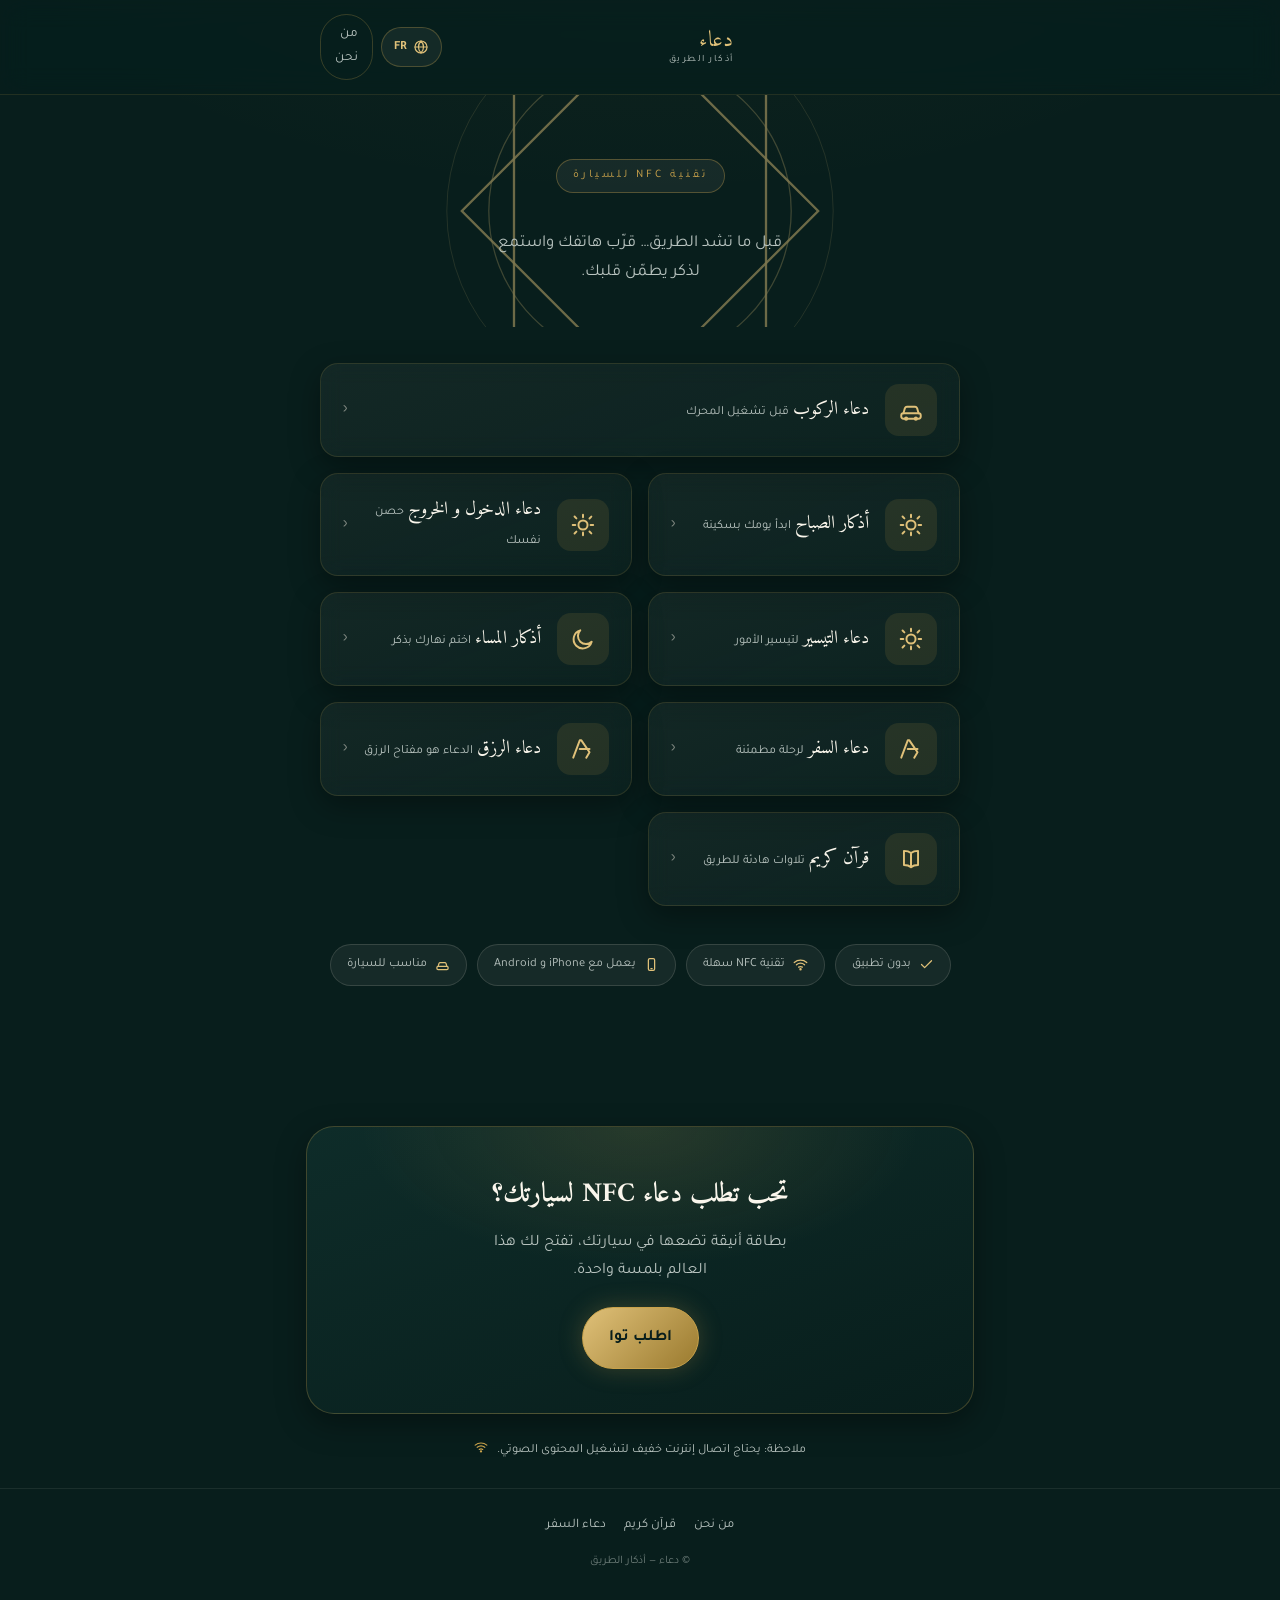
==== index.html @ 09e8768a "Add files via upload" ====
<!DOCTYPE html>
<html lang="ar" dir="rtl">
<head>
<meta charset="UTF-8">
<script>
(function(){
  try{
    var lang = localStorage.getItem('site_lang') || 'ar';
    document.documentElement.lang = lang;
    document.documentElement.dir = (lang === 'fr') ? 'ltr' : 'rtl';
  }catch(e){}
})();
</script>
<meta name="viewport" content="width=device-width, initial-scale=1, viewport-fit=cover">
<title>دعاء | أذكار الطريق</title>
<meta name="description" content="مرافقك الرقمي في السيارة: أذكار الصباح والمساء، دعاء الركوب والسفر، وتلاوات هادئة للطريق.">
<meta name="theme-color" content="#081E1C">
<link rel="preconnect" href="https://fonts.googleapis.com">
<link rel="preconnect" href="https://fonts.gstatic.com" crossorigin>
<link href="https://fonts.googleapis.com/css2?family=Amiri:wght@400;700&family=Tajawal:wght@400;500;700;900&display=swap" rel="stylesheet">
<link rel="stylesheet" href="style.css">
</head>
<body>

<div class="splash" id="appSplash" aria-hidden="true">
  <img class="splash-logo" src="images/logo/logo.png" alt=""
       onerror="this.style.display='none'; document.body.classList.add('splash-fallback')">
  <span class="splash-word">دعاء</span>
</div>

<header class="site-header">
  <div class="header-inner">
    <a class="brand" href="index.html" aria-label="دعاء">
      <img class="brand-logo" src="images/logo/logo.png" alt="دعاء"
           onerror="this.style.display='none'; this.closest('.brand').classList.add('logo-fallback')">
      <span class="brand-text">
        <span class="brand-name">دعاء</span>
        <small data-i18n="brand.tagline">أذكار </small>
      </span>
    </a>
    <div class="header-actions">
      <button class="lang-switch" type="button" data-lang-toggle>
        <svg viewBox="0 0 24 24" fill="none" stroke="currentColor" stroke-width="1.8" stroke-linecap="round" stroke-linejoin="round"><circle cx="12" cy="12" r="9"/><path d="M3 12h18M12 3c2.5 2.7 3.8 6 3.8 9s-1.3 6.3-3.8 9c-2.5-2.7-3.8-6-3.8-9s1.3-6.3 3.8-9z"/></svg>
        <span data-lang-label>FR</span>
      </button>
      <a class="back-link" href="about.html">
        <span data-i18n="nav.about">من نحن</span>
      </a>
    </div>
  </div>
</header>

<section class="hero">
  <div class="rosette" aria-hidden="true">
    <svg viewBox="0 0 200 200" xmlns="http://www.w3.org/2000/svg">
      <defs>
        <linearGradient id="gGold" x1="0" y1="0" x2="200" y2="200">
          <stop offset="0" stop-color="#E0C179"/>
          <stop offset="1" stop-color="#9A7A2E"/>
        </linearGradient>
      </defs>
      <g stroke="url(#gGold)" fill="none">
        <rect x="40" y="40" width="120" height="120" stroke-width="1.1" opacity="0.85"/>
        <rect x="40" y="40" width="120" height="120" transform="rotate(45 100 100)" stroke-width="1.1" opacity="0.85"/>
        <circle cx="100" cy="100" r="72" stroke-width="0.6" opacity="0.45"/>
        <circle cx="100" cy="100" r="92" stroke-width="0.4" opacity="0.28"/>
      </g>
    </svg>
  </div>
  <span class="eyebrow fade-in" data-i18n="home.eyebrow">تقنية NFC 

  </span>
<img class="main-logo-logo" src="images/logo/logo.png" alt="دعاء"
     onerror="this.style.display='none'; this.closest('.brand').classList.add('logo-fallback')">
           <p class="lead fade-in" data-i18n="home.lead">  قرّب هاتفك واستمع لذكر يطمّن قلبك.</p>
</section>

<nav class="menu-grid" aria-label="القائمة الرئيسية">
  <a class="card reveal zoom" href="doua-rokoub.html">
    <span class="icon" aria-hidden="true">
      <svg viewBox="0 0 24 24" fill="none" stroke="currentColor" stroke-width="1.8" stroke-linecap="round" stroke-linejoin="round"><path d="M5 15l1.4-4.8A2 2 0 0 1 8.3 9h7.4a2 2 0 0 1 1.9 1.2L19 15"/><rect x="3" y="15" width="18" height="5" rx="2"/><circle cx="7.5" cy="20" r="1"/><circle cx="16.5" cy="20" r="1"/></svg>
    </span>
    <span>
      <span class="label" data-i18n="home.card.rokoub.label">دعاء </span>
      <span class="sub" data-i18n="home.card.rokoub.sub">قبل تشغيل المحرك</span>
    </span>
    <span class="chev" aria-hidden="true">‹</span>
  </a>

  <a class="card reveal zoom" href="adhkar-sabah.html">
    <span class="icon" aria-hidden="true">
      <svg viewBox="0 0 24 24" fill="none" stroke="currentColor" stroke-width="1.8" stroke-linecap="round" stroke-linejoin="round"><circle cx="12" cy="12" r="4.2"/><path d="M12 2.5v2.4M12 19v2.4M4.2 4.2l1.7 1.7M18 18l1.7 1.7M2.5 12h2.4M19 12h2.4M4.2 19.8l1.7-1.7M18 6l1.7-1.7"/></svg>
    </span>
    <span>
      <span class="label" data-i18n="home.card.sabah.label">أذكار الصباح</span>
      <span class="sub" data-i18n="home.card.sabah.sub">ابدأ يومك بسكينة</span>
    </span>
    <span class="chev" aria-hidden="true">‹</span>
  </a>
  <a class="card reveal zoom" href="adhkar-doukhoul-khourouj.html">
    <span class="icon" aria-hidden="true">
      <svg viewBox="0 0 24 24" fill="none" stroke="currentColor" stroke-width="1.8" stroke-linecap="round" stroke-linejoin="round"><circle cx="12" cy="12" r="4.2"/><path d="M12 2.5v2.4M12 19v2.4M4.2 4.2l1.7 1.7M18 18l1.7 1.7M2.5 12h2.4M19 12h2.4M4.2 19.8l1.7-1.7M18 6l1.7-1.7"/></svg>
    </span>
    <span>
      <span class="label" data-i18n="home.card.doukhoul-khourouj.label"> دعاء الدخول و الخروج</span>
      <span class="sub" data-i18n="home.card.doukhoul-khourouj.sub"> حصن نفسك</span>
    </span>
    <span class="chev" aria-hidden="true">‹</span>
  </a>
  
<a class="card reveal zoom" href="doua-taysir.html">
    <span class="icon" aria-hidden="true">
      <svg viewBox="0 0 24 24" fill="none" stroke="currentColor" stroke-width="1.8" stroke-linecap="round" stroke-linejoin="round"><circle cx="12" cy="12" r="4.2"/><path d="M12 2.5v2.4M12 19v2.4M4.2 4.2l1.7 1.7M18 18l1.7 1.7M2.5 12h2.4M19 12h2.4M4.2 19.8l1.7-1.7M18 6l1.7-1.7"/></svg>
    </span>
    <span>
      <span class="label" data-i18n="home.card.taysir.label">دعاء التيسير</span>
      <span class="sub" data-i18n="home.card.tay.sub">   لتيسير الأمور </span>
    </span>
    <span class="chev" aria-hidden="true">‹</span>
  </a>
  <a class="card reveal zoom" href="adhkar-massa.html">
    <span class="icon" aria-hidden="true">
      <svg viewBox="0 0 24 24" fill="none" stroke="currentColor" stroke-width="1.8" stroke-linecap="round" stroke-linejoin="round"><path d="M20 14.5A8.5 8.5 0 1 1 9.5 4a6.6 6.6 0 0 0 10.5 10.5z"/></svg>
    </span>
    <span>
      <span class="label" data-i18n="home.card.massa.label">أذكار المساء</span>
      <span class="sub" data-i18n="home.card.massa.sub">اختم نهارك بذكر</span>
    </span>
    <span class="chev" aria-hidden="true">‹</span>
  </a>

  <a class="card reveal zoom" href="doua-safar.html">
    <span class="icon" aria-hidden="true">
      <svg viewBox="0 0 24 24" fill="none" stroke="currentColor" stroke-width="1.8" stroke-linecap="round" stroke-linejoin="round"><path d="M3 20l6-16h1.5L18 15M9 12h9M15 20l3-5"/></svg>
    </span>
    <span>
      <span class="label" data-i18n="home.card.safar.label">دعاء السفر</span>
      <span class="sub" data-i18n="home.card.safar.sub">لرحلة مطمئنة</span>
    </span>
    <span class="chev" aria-hidden="true">‹</span>
  </a>
  <a class="card reveal zoom" href="doua-rezek.html">
    <span class="icon" aria-hidden="true">
      <svg viewBox="0 0 24 24" fill="none" stroke="currentColor" stroke-width="1.8" stroke-linecap="round" stroke-linejoin="round"><path d="M3 20l6-16h1.5L18 15M9 12h9M15 20l3-5"/></svg>
    </span>
    <span>
      <span class="label" data-i18n="home.card.rezek.label">دعاء الرزق</span>
      <span class="sub" data-i18n="home.card.rezek.sub">الدعاء هو مفتاح الرزق </span>
    </span>
    <span class="chev" aria-hidden="true">‹</span>
  </a>

  <a class="card reveal zoom" href="quran.html">
    <span class="icon" aria-hidden="true">
      <svg viewBox="0 0 24 24" fill="none" stroke="currentColor" stroke-width="1.8" stroke-linecap="round" stroke-linejoin="round"><path d="M12 6.5c-1.6-1.3-3.8-2-6.5-2v13c2.7 0 4.9.7 6.5 2m0-13c1.6-1.3 3.8-2 6.5-2v13c-2.7 0-4.9.7-6.5 2m0-13v13"/></svg>
    </span>
    <span>
      <span class="label" data-i18n="home.card.quran.label">قرآن كريم</span>
      <span class="sub" data-i18n="home.card.quran.sub">تلاوات هادئة للطريق</span>
    </span>
    <span class="chev" aria-hidden="true">‹</span>
  </a>
</nav>

<div class="badges">
  <span class="badge reveal">
    <svg viewBox="0 0 24 24" fill="none" stroke="currentColor" stroke-width="2" stroke-linecap="round" stroke-linejoin="round"><path d="M20 6L9 17l-5-5"/></svg>
    <span data-i18n="badge.no_app">بدون تطبيق</span>
  </span>
  <span class="badge reveal">
    <svg viewBox="0 0 24 24" fill="none" stroke="currentColor" stroke-width="2" stroke-linecap="round" stroke-linejoin="round"><path d="M2 8.8a15.5 15.5 0 0 1 20 0M5.5 12.5a10.5 10.5 0 0 1 13 0M9 16.2a5.5 5.5 0 0 1 6 0"/><circle cx="12" cy="19.5" r="1"/></svg>
    <span data-i18n="badge.nfc">تقنية NFC سهلة</span>
  </span>
  <span class="badge reveal">
    <svg viewBox="0 0 24 24" fill="none" stroke="currentColor" stroke-width="2" stroke-linecap="round" stroke-linejoin="round"><rect x="7" y="2.5" width="10" height="19" rx="2.2"/><path d="M11 18.5h2"/></svg>
    <span data-i18n="badge.devices">يعمل مع iPhone و Android</span>
  </span>
  <span class="badge reveal">
    <svg viewBox="0 0 24 24" fill="none" stroke="currentColor" stroke-width="2" stroke-linecap="round" stroke-linejoin="round"><path d="M5 15l1.4-4.8A2 2 0 0 1 8.3 9h7.4a2 2 0 0 1 1.9 1.2L19 15"/><rect x="3" y="15" width="18" height="5" rx="2"/></svg>
    <span data-i18n="badge.car">مناسب للسيارة</span>
  </span>
</div>

<section class="order-section reveal">
  <h2 data-i18n="order.title">تحب تطلب دعاء NFC لسيارتك؟</h2>
  <p data-i18n="order.text">بطاقة أنيقة تضعها في سيارتك، تفتح لك هذا العالم بلمسة واحدة.</p>
  <a class="btn" href="#" data-order-btn data-i18n="order.btn">اطلب توا</a>
</section>

<p class="note reveal">
  <span data-i18n="note.text">ملاحظة: يحتاج اتصال إنترنت خفيف لتشغيل المحتوى الصوتي.</span>
  <svg viewBox="0 0 24 24" fill="none" stroke="currentColor" stroke-width="2" stroke-linecap="round" stroke-linejoin="round"><path d="M2 8.8a15.5 15.5 0 0 1 20 0M5.5 12.5a10.5 10.5 0 0 1 13 0M9 16.2a5.5 5.5 0 0 1 6 0"/><circle cx="12" cy="19.5" r="1"/></svg>
</p>

<footer class="site-footer">
  <div class="foot-links">
    <a href="about.html" data-i18n="nav.about">من نحن</a>
    <a href="quran.html" data-i18n="nav.quran">قرآن كريم</a>
    <a href="doua-safar.html" data-i18n="nav.safar">دعاء السفر</a>
  </div>
  <div class="copyright" data-i18n="footer.copyright">© دعاء — أذكار الطريق</div>
</footer>

<script src="i18n.js"></script>
<script src="script.js"></script>
</body>
</html>
---- style.css ----
/* ==========================================================================
   دعاء — أذكار الطريق | Style principal
   Design system : Dark Teal / Doré / Beige — inspiré du motif géométrique
   islamique (l'étoile à huit branches) utilisé comme signature visuelle.
   ========================================================================== */

/* -------------------- 1. Design Tokens -------------------- */
:root{
  /* Couleurs */
  --teal-950:#081E1C;      /* fond principal, presque noir */
  --teal-900:#0E2C29;      /* fond secondaire / cartes */
  --teal-800:#153A36;      /* survol / bordures douces */
  --teal-700:#1E4B45;      /* accents de contour */
  --gold-500:#C9A24B;      /* doré principal (signature) */
  --gold-400:#E0C179;      /* doré clair, hover / glow */
  --gold-700:#9A7A2E;      /* doré foncé, ombres */
  --cream-100:#FAF6EC;     /* blanc cassé */
  --cream-200:#F1E9D8;     /* beige clair */
  --cream-300:#E4D8BC;     /* beige */
  --text-main:#F4EFE2;     /* texte clair sur fond sombre */
  --text-muted:#B9C4C0;    /* texte secondaire */
  --overlay-glass: rgba(244,239,226,0.06);

  /* Typographie */
  --font-display:'Amiri', 'Traditional Arabic', serif;
  --font-body:'Tajawal', 'Segoe UI', sans-serif;

  /* Rayons / ombres */
  --radius-lg:28px;
  --radius-md:18px;
  --radius-sm:12px;
  --shadow-soft: 0 10px 30px rgba(0,0,0,0.35);
  --shadow-gold: 0 0 24px rgba(201,162,75,0.25);

  /* Rythme */
  --gutter: clamp(18px, 5vw, 40px);
  --section-space: clamp(56px, 10vw, 110px);

  /* Transitions */
  --ease: cubic-bezier(.22,.9,.32,1);
}

/* -------------------- 2. Reset & Base -------------------- */
*,*::before,*::after{ box-sizing:border-box; }
html{
  scroll-behavior:smooth;
}
html{
  /* La direction et la langue sont pilotées dynamiquement par i18n.js
     via les attributs lang/dir de <html>. Tout le CSS ci-dessous utilise
     des propriétés logiques (start/end, inline-start/end) pour s'adapter
     automatiquement, sans jamais coder "right"/"left" en dur. */
  -webkit-text-size-adjust:100%;
}
body{
  margin:0;
  background:
    radial-gradient(1200px 600px at 50% -10%, rgba(201,162,75,0.06), transparent 60%),
    var(--teal-950);
  color:var(--text-main);
  font-family:var(--font-body);
  text-align:start;
  line-height:1.75;
  -webkit-font-smoothing:antialiased;
  overflow-x:hidden;
  -webkit-tap-highlight-color:transparent;
  touch-action:manipulation;
  padding-top:env(safe-area-inset-top);
  padding-bottom:env(safe-area-inset-bottom);
}
[dir="ltr"] h1, [dir="ltr"] h2, [dir="ltr"] h3, [dir="ltr"] h4{ font-family:'Amiri', Georgia, serif; }
img{ max-width:100%; display:block; }
a{ color:inherit; text-decoration:none; }
button{ font-family:inherit; cursor:pointer; }
h1,h2,h3,h4{
  font-family:var(--font-display);
  margin:0 0 .4em;
  color:var(--cream-100);
  font-weight:700;
}
p{ margin:0 0 1em; color:var(--text-muted); }
.container{
  width:100%;
  max-width:720px;
  margin:0 auto;
  padding:0 var(--gutter);
}

/* Focus visible accessibility */
a:focus-visible, button:focus-visible{
  outline:2px solid var(--gold-400);
  outline-offset:3px;
  border-radius:8px;
}

@media (prefers-reduced-motion: reduce){
  *{ animation-duration:0.001ms !important; animation-iteration-count:1 !important; transition-duration:0.001ms !important; scroll-behavior:auto !important; }
}

/* -------------------- 3. Motif signature (étoile à 8 branches) -------------------- */
.rosette{
  position:absolute;
  inset:0;
  display:flex;
  align-items:center;
  justify-content:center;
  pointer-events:none;
  z-index:0;
  opacity:.55;
}
.rosette svg{
  width:min(420px, 100vw);
  height:min(420px, 100vw);
  animation: spin-slow 90s linear infinite;
}
@keyframes spin-slow{ to{ transform:rotate(360deg); } }

/* -------------------- 4. Header -------------------- */
.site-header{
  position:sticky;
  top:0;
  z-index:40;
  backdrop-filter:blur(14px) saturate(140%);
  -webkit-backdrop-filter:blur(14px) saturate(140%);
  background:rgba(8,30,28,0.72);
  border-bottom:1px solid rgba(201,162,75,0.14);
  transition:box-shadow .3s var(--ease);
}
.site-header.scrolled{ box-shadow:0 8px 24px rgba(0,0,0,0.35); }
.header-inner{
  display:flex;
  align-items:center;
  justify-content:space-between;
  padding:14px var(--gutter);
  max-width:720px;
  margin:0 auto;
}
.brand{
  display:flex;
  align-items:center;
  gap:10px;
  min-height:44px;
}
.brand-logo{
  height:36px;
  width:auto;
  max-width:120px;
  border-radius:8px;
  object-fit:contain;
}
.brand-text{ display:flex; flex-direction:column; line-height:1.2; }
.brand-name{
  display:none; 
  /* affiché uniquement si aucun logo image n'est fourni */
  font-family:var(--font-display);
  font-size:1.4rem;
  color:var(--gold-400);
  letter-spacing:.5px;
}
.logo-fallback .brand-name{ display:inline; }
.brand small{
  display:block;
  font-family:var(--font-body);
  font-size:.6rem;
  color:var(--text-muted);
  letter-spacing:1.5px;
}
.main-logo-logo {
    display: block;
    width: 220px;      
      /* taille du logo */
    height: auto;
    margin: 0 auto;      / centrage horizontal /
    object-fit: contain;
}

/*Pour centrer dans son conteneur*/
.brand {
    display: flex;
    justify-content: center;
    align-items: center;
    width: 100%;
}

/*Responsive téléphone */
@media (max-width: 768px) {
    .main-logo {
        width: 150px;
    }
}
.header-actions{
  display:flex;
  align-items:center;
  gap:8px;
}
.lang-switch{
  display:flex;
  align-items:center;
  gap:6px;
  min-height:40px;
  padding:8px 12px;
  border:1px solid rgba(201,162,75,0.3);
  border-radius:999px;
  background:var(--overlay-glass);
  color:var(--gold-400);
  font-size:.78rem;
  font-weight:700;
  transition:all .25s var(--ease);
}
.lang-switch:hover{ background:rgba(201,162,75,0.14); border-color:var(--gold-400); }
.lang-switch svg{ width:16px; height:16px; }
.back-link{
  display:flex;
  align-items:center;
  gap:6px;
  font-size:.85rem;
  color:var(--text-muted);
  min-height:40px;
  padding:8px 14px;
  border:1px solid rgba(201,162,75,0.25);
  border-radius:999px;
  transition:all .25s var(--ease);
}
.back-link:hover{ color:var(--gold-400); border-color:var(--gold-400); background:var(--overlay-glass); }
.back-link svg{ width:16px; height:16px; }
[dir="ltr"] .back-link svg{ transform:scaleX(-1); }

/* -------------------- 5. Hero -------------------- */
.hero{
  position:relative;
  padding:64px var(--gutter) 40px;
  text-align:center;
  overflow:hidden;
}
.hero .eyebrow{
  display:inline-block;
  font-size:.72rem;
  letter-spacing:3px;
  color:var(--gold-500);
  border:1px solid rgba(201,162,75,.35);
  padding:6px 16px;
  border-radius:999px;
  margin-bottom:22px;
  background:var(--overlay-glass);
}
.hero h1{
  font-size:clamp(2.6rem, 9vw, 3.6rem);
  position:relative;
  z-index:1;
  background:linear-gradient(180deg, var(--cream-100), var(--gold-400));
  -webkit-background-clip:text;
  background-clip:text;
  color:transparent;
}
.hero p.lead{
  position:relative;
  z-index:1;
  max-width:32ch;
  margin:14px auto 0;
  font-size:1.05rem;
  color:var(--text-muted);
}

/* -------------------- 6. Boutons -------------------- */
.btn{
  display:inline-flex;
  align-items:center;
  justify-content:center;
  gap:10px;
  padding:16px 26px;
  border-radius:999px;
  font-weight:700;
  font-size:1rem;
  border:1px solid var(--gold-500);
  color:var(--teal-950);
  background:linear-gradient(135deg, var(--gold-400), var(--gold-700));
  box-shadow:var(--shadow-gold);
  transition:transform .25s var(--ease), box-shadow .25s var(--ease), filter .25s var(--ease);
}
.btn:hover{ transform:translateY(-2px); filter:brightness(1.08); box-shadow:0 8px 30px rgba(201,162,75,0.4); }
.btn:active{ transform:translateY(0); }
.btn-outline{
  background:transparent;
  color:var(--gold-400);
}
.btn-block{ width:100%; }

/* -------------------- 7. Grille de cartes (Accueil) -------------------- */
.menu-grid{
  display:grid;
  grid-template-columns:1fr;
  gap:16px;
  padding:36px var(--gutter) 8px;
  max-width:720px;
  margin:0 auto;
}
@media (min-width:560px){
  .menu-grid{ grid-template-columns:1fr 1fr; }
  .menu-grid a.card:first-child{ grid-column:1 / -1; }
}
.card{
  position:relative;
  display:flex;
  align-items:center;
  gap:16px;
  padding:20px 22px;
  border-radius:var(--radius-md);
  background:linear-gradient(160deg, rgba(244,239,226,0.05), rgba(244,239,226,0.02));
  border:1px solid rgba(201,162,75,0.16);
  backdrop-filter:blur(10px);
  -webkit-backdrop-filter:blur(10px);
  box-shadow:var(--shadow-soft);
  transition:transform .35s var(--ease), border-color .35s var(--ease), background .35s var(--ease);
  overflow:hidden;
}
.card::before{
  content:'';
  position:absolute;
  inset:0;
  background:radial-gradient(120px 120px at var(--mx,50%) var(--my,0%), rgba(201,162,75,0.18), transparent 70%);
  opacity:0;
  transition:opacity .35s var(--ease);
}
.card:hover::before{ opacity:1; }
.card:hover{
  transform:translateY(-4px);
  border-color:rgba(201,162,75,0.55);
}
.card .icon{
  flex:0 0 auto;
  width:52px;
  height:52px;
  border-radius:14px;
  display:flex;
  align-items:center;
  justify-content:center;
  background:rgba(201,162,75,0.12);
  color:var(--gold-400);
}
.card .icon svg{ width:26px; height:26px; }
.card .label{
  font-family:var(--font-display);
  font-size:1.15rem;
  color:var(--cream-100);
}
.card .sub{ font-size:.78rem; color:var(--text-muted); margin-top:2px; }
.card .chev{ margin-inline-start:auto; opacity:.5; transition:transform .3s var(--ease); }
.card:hover .chev{ transform:translateX(-4px); opacity:1; }
[dir="ltr"] .card .chev{ transform:scaleX(-1); }
[dir="ltr"] .card:hover .chev{ transform:scaleX(-1) translateX(-4px); }

/* -------------------- 8. Badges -------------------- */
.badges{
  display:flex;
  flex-wrap:wrap;
  gap:10px;
  justify-content:center;
  padding:30px var(--gutter);
}
.badge{
  display:inline-flex;
  align-items:center;
  gap:8px;
  font-size:.78rem;
  color:var(--text-muted);
  padding:9px 16px;
  border-radius:999px;
  border:1px solid rgba(244,239,226,0.14);
  background:var(--overlay-glass);
}
.badge svg{ width:15px; height:15px; color:var(--gold-400); }

/* -------------------- 9. Sections de contenu (pages internes) -------------------- */
.content-section{
  max-width:720px;
  margin:0 auto;
  padding:36px var(--gutter) 10px;
}
.dua-block{
  position:relative;
  padding:28px 24px;
  border-radius:var(--radius-lg);
  background:linear-gradient(160deg, rgba(244,239,226,0.06), rgba(244,239,226,0.015));
  border:1px solid rgba(201,162,75,0.18);
  box-shadow:var(--shadow-soft);
  margin-bottom:26px;
}
.dua-text{
  font-family:var(--font-display);
  font-size:1.4rem;
  line-height:2.3;
  color:var(--cream-100);
  text-align:center;
}

/* -------------------- 10. Lecteur audio personnalisé (simple) -------------------- */
.audio-player{
  display:flex;
  align-items:center;
  gap:14px;
  padding:14px 16px;
  border-radius:999px;
  background:rgba(8,30,28,0.55);
  border:1px solid rgba(201,162,75,0.3);
  margin-top:18px;
}
.audio-player .play-btn{
  flex:0 0 auto;
  width:46px;
  height:46px;
  min-width:44px;
  min-height:44px;
  border-radius:50%;
  border:none;
  display:flex;
  align-items:center;
  justify-content:center;
  background:linear-gradient(135deg, var(--gold-400), var(--gold-700));
  color:var(--teal-950);
  box-shadow:var(--shadow-gold);
  transition:transform .2s var(--ease);
}
.audio-player .play-btn:hover{ transform:scale(1.06); }
.audio-player .play-btn svg{ width:20px; height:20px; }
.audio-player .track{ flex:1 1 auto; min-width:0; }
.bar{
  position:relative;
  height:5px;
  border-radius:999px;
  background:rgba(244,239,226,0.14);
  overflow:hidden;
  cursor:pointer;
}
.bar-fill{
  position:absolute;
  inset-inline-start:0;
  inset-block:0;
  width:0%;
  background:linear-gradient(90deg, var(--gold-700), var(--gold-400));
  border-radius:999px;
  transition:width .12s linear;
}
.time{
  display:flex;
  justify-content:space-between;
  font-size:.68rem;
  color:var(--text-muted);
  margin-top:6px;
  direction:ltr;
}
.audio-player .listen-label{
  font-size:.85rem;
  color:var(--gold-400);
  font-weight:700;
  white-space:nowrap;
}

/* -------------------- 10bis. Lecteur playlist (plusieurs audios) -------------------- */
.playlist-player{
  margin-top:18px;
  border-radius:var(--radius-md);
  border:1px solid rgba(201,162,75,0.28);
  background:linear-gradient(160deg, rgba(8,30,28,0.65), rgba(8,30,28,0.4));
  box-shadow:var(--shadow-soft);
  overflow:hidden;
}
.now-playing{
  display:flex;
  align-items:center;
  gap:12px;
  padding:16px;
}
.np-play{
  flex:0 0 auto;
  width:50px;
  height:50px;
  min-width:44px;
  min-height:44px;
  border-radius:50%;
  border:none;
  display:flex;
  align-items:center;
  justify-content:center;
  background:linear-gradient(135deg, var(--gold-400), var(--gold-700));
  color:var(--teal-950);
  box-shadow:var(--shadow-gold);
  transition:transform .2s var(--ease);
}
.np-play:hover{ transform:scale(1.05); }
.np-play svg{ width:21px; height:21px; }
.np-info{
  flex:1 1 auto;
  min-width:0;
  display:flex;
  flex-direction:column;
  gap:2px;
}
.np-title{
  font-family:var(--font-display);
  font-size:1.02rem;
  color:var(--cream-100);
  white-space:nowrap;
  overflow:hidden;
  text-overflow:ellipsis;
  transition:opacity .22s var(--ease), transform .22s var(--ease);
}
.np-title.is-switching{ opacity:0; transform:translateY(6px); }
.np-index{ font-size:.7rem; color:var(--text-muted); direction:ltr; display:inline-block; }
.np-nav{ display:flex; gap:6px; flex:0 0 auto; }
.np-btn{
  width:38px;
  height:38px;
  min-width:38px;
  min-height:38px;
  border-radius:50%;
  border:1px solid rgba(201,162,75,0.3);
  background:var(--overlay-glass);
  color:var(--gold-400);
  display:flex;
  align-items:center;
  justify-content:center;
  transition:all .2s var(--ease);
}
.np-btn:hover{ background:rgba(201,162,75,0.16); border-color:var(--gold-400); }
.np-btn svg{ width:17px; height:17px; }
[dir="ltr"] .np-btn.np-prev svg,
[dir="ltr"] .np-btn.np-next svg{ transform:scaleX(-1); }
.playlist-player .bar{ margin:0 16px; width:calc(100% - 32px); }
.playlist-player .time{ margin:6px 16px 14px; }

.track-list{
  list-style:none;
  margin:0;
  padding:6px 8px 12px;
  border-top:1px solid rgba(244,239,226,0.08);
  max-height:280px;
  overflow-y:auto;
}
.track-item{
  display:flex;
  align-items:center;
  gap:12px;
  padding:12px 10px;
  border-radius:12px;
  min-height:44px;
  cursor:pointer;
  transition:background-color .25s var(--ease);
}
.track-item:hover{ background:rgba(244,239,226,0.05); }
.track-item.is-active{ background:rgba(201,162,75,0.14); }
.t-num{
  flex:0 0 auto;
  width:26px;
  font-size:.72rem;
  color:var(--text-muted);
  direction:ltr;
  text-align:center;
}
.track-item.is-active .t-num{ color:var(--gold-400); }
.t-title{
  flex:1 1 auto;
  min-width:0;
  font-size:.92rem;
  color:var(--text-main);
  white-space:nowrap;
  overflow:hidden;
  text-overflow:ellipsis;
}
.track-item.is-active .t-title{ color:var(--cream-100); font-weight:700; }
.t-dur{ flex:0 0 auto; font-size:.7rem; color:var(--text-muted); direction:ltr; }
.t-play{ flex:0 0 auto; width:18px; height:18px; color:var(--gold-400); display:flex; align-items:center; justify-content:center; }
.t-play svg{ width:14px; height:14px; }
.mini-eq{ display:flex; align-items:flex-end; gap:2px; width:14px; height:14px; }
.mini-eq span{
  display:block;
  width:3px;
  background:var(--gold-400);
  border-radius:1px;
  animation:eq 0.9s ease-in-out infinite;
}
.mini-eq span:nth-child(1){ height:40%; animation-delay:0s; }
.mini-eq span:nth-child(2){ height:100%; animation-delay:.15s; }
.mini-eq span:nth-child(3){ height:65%; animation-delay:.3s; }
@keyframes eq{ 0%,100%{ transform:scaleY(.4); } 50%{ transform:scaleY(1); } }

/* -------------------- 11. Section "Commander" -------------------- */
.order-section{
  position:relative;
  margin:var(--section-space) var(--gutter) 0;
  padding:44px 26px;
  border-radius:var(--radius-lg);
  text-align:center;
  background:
    radial-gradient(400px 200px at 50% 0%, rgba(201,162,75,0.14), transparent 70%),
    linear-gradient(160deg, var(--teal-900), var(--teal-950));
  border:1px solid rgba(201,162,75,0.28);
  box-shadow:var(--shadow-soft);
  max-width:668px;
  margin-inline:auto;
}
.order-section h2{ font-size:1.7rem; }
.order-section p{ max-width:34ch; margin:0 auto 22px; }

/* -------------------- 12. Note & Footer -------------------- */
.note{
  text-align:center;
  font-size:.78rem;
  color:var(--text-muted);
  padding:26px var(--gutter);
  max-width:520px;
  margin:0 auto;
}
.note svg{ width:14px; height:14px; vertical-align:-2px; margin-inline-start:6px; color:var(--gold-500); }

.site-footer{
  border-top:1px solid rgba(244,239,226,0.08);
  padding:26px var(--gutter) 48px;
  text-align:center;
}
.site-footer .foot-links{
  display:flex;
  gap:18px;
  justify-content:center;
  margin-bottom:14px;
  font-size:.82rem;
  color:var(--text-muted);
}
.site-footer .foot-links a:hover{ color:var(--gold-400); }
.site-footer .copyright{ font-size:.72rem; color:rgba(185,196,192,0.55); }

/* -------------------- 13. Animations au scroll -------------------- */
.reveal{
  opacity:0;
  transform:translateY(22px);
  transition:opacity .7s var(--ease), transform .7s var(--ease);
}
.reveal.is-visible{ opacity:1; transform:translateY(0); }
.reveal.zoom{ transform:scale(.92); }
.reveal.zoom.is-visible{ transform:scale(1); }

.fade-in{ animation:fadeIn .8s var(--ease) both; }
@keyframes fadeIn{ from{ opacity:0; } to{ opacity:1; } }
.slide-up{ animation:slideUp .8s var(--ease) both; }
@keyframes slideUp{ from{ opacity:0; transform:translateY(26px); } to{ opacity:1; transform:translateY(0); } }

/* Délais échelonnés pour les grilles */
.menu-grid .card:nth-child(1){ transition-delay:.05s; }
.menu-grid .card:nth-child(2){ transition-delay:.1s; }
.menu-grid .card:nth-child(3){ transition-delay:.15s; }
.menu-grid .card:nth-child(4){ transition-delay:.2s; }
.menu-grid .card:nth-child(5){ transition-delay:.25s; }

/* -------------------- 14. Pages secondaires génériques -------------------- */
.page-title{ text-align:center; padding-top:10px; }
.page-title .eyebrow{
  display:inline-block;
  font-size:.72rem;
  letter-spacing:3px;
  color:var(--gold-500);
  margin-bottom:10px;
}
.list-cards{ display:flex; flex-direction:column; gap:16px; margin-top:24px; }
.list-card{
  padding:22px;
  border-radius:var(--radius-md);
  border:1px solid rgba(201,162,75,0.18);
  background:linear-gradient(160deg, rgba(244,239,226,0.05), rgba(244,239,226,0.015));
  box-shadow:var(--shadow-soft);
}
.list-card h3{ font-size:1.2rem; margin-bottom:4px; }
.list-card .sub{ font-size:.82rem; color:var(--text-muted); margin-bottom:2px; }

/* -------------------- 15bis. Écran de chargement (splash) -------------------- */
.splash{
  position:fixed;
  inset:0;
  z-index:100;
  display:flex;
  flex-direction:column;
  align-items:center;
  justify-content:center;
  gap:14px;
  background:var(--teal-950);
  transition:opacity .35s var(--ease);
}
.splash-logo{ height:64px; width:auto; max-width:60vw; object-fit:contain; }
.splash-word{
  display:none;
  font-family:var(--font-display);
  font-size:2rem;
  color:var(--gold-400);
}
body.splash-fallback .splash-word{ display:block; }
.splash.is-hidden{ opacity:0; pointer-events:none; }

/* -------------------- 15ter. Vitrine de présentation (page À propos) --------------------
   Carrousel plein format avec fondu enchaîné (crossfade) entre les
   images, léger effet Ken Burns sur l'image active, navigation par
   points, flèches, swipe tactile et clavier. */
.showcase{
  margin-top:24px;
  -webkit-user-select:none;
  user-select:none;
}
.showcase-viewport{
  position:relative;
  aspect-ratio:4/3;
  border-radius:var(--radius-lg);
  overflow:hidden;
  border:1px solid rgba(201,162,75,0.22);
  box-shadow:var(--shadow-soft);
  background:linear-gradient(160deg, rgba(244,239,226,0.06), rgba(244,239,226,0.02));
}
@media (min-width:560px){
  .showcase-viewport{ aspect-ratio:16/9; }
}
.showcase-track{
  position:absolute;
  inset:0;
}
.showcase-slide{
  position:absolute;
  inset:0;
  margin:0;
  opacity:0;
  transform:scale(1.05);
  transition:opacity .9s var(--ease), transform 1.1s var(--ease);
  pointer-events:none;
}
.showcase-slide.is-active{
  opacity:1;
  transform:scale(1);
  pointer-events:auto;
  z-index:1;
}
.showcase-slide img{
  width:100%;
  height:100%;
  object-fit:cover;
  display:block;
  transform:scale(1);
  transition:transform 6.5s linear;
}
/* Effet Ken Burns : léger zoom continu tant que la diapositive reste active */
.showcase-slide.is-active.kb-zoom img{ transform:scale(1.09); }

/* Voile dégradé bas pour la lisibilité d'un futur texte/légende */
.showcase-slide::after{
  content:'';
  position:absolute;
  inset:0;
  background:linear-gradient(to top, rgba(8,30,28,0.35), transparent 45%);
  pointer-events:none;
}

/* -------------------- Flèches -------------------- */
.showcase-arrow{
  position:absolute;
  top:50%;
  inset-inline-start:12px;
  transform:translateY(-50%);
  z-index:3;
  width:42px;
  height:42px;
  min-width:44px;
  min-height:44px;
  border-radius:50%;
  border:1px solid rgba(244,239,226,0.25);
  background:rgba(8,30,28,0.45);
  backdrop-filter:blur(8px);
  -webkit-backdrop-filter:blur(8px);
  color:var(--cream-100);
  display:flex;
  align-items:center;
  justify-content:center;
  transition:all .25s var(--ease);
  opacity:0;
}
.showcase-viewport:hover .showcase-arrow,
.showcase-viewport:focus-within .showcase-arrow{ opacity:1; }
.showcase-arrow:hover{ background:rgba(201,162,75,0.35); border-color:var(--gold-400); }
.showcase-arrow svg{ width:18px; height:18px; }
.showcase-next{ inset-inline-start:auto; inset-inline-end:12px; }
[dir="ltr"] .showcase-prev svg{ transform:scaleX(-1); }
[dir="ltr"] .showcase-next svg{ transform:scaleX(-1); }
@media (hover:none){
  /* Sur tactile, les flèches restent visibles en permanence (pas de hover) */
  .showcase-arrow{ opacity:1; }
}

/* -------------------- Points de navigation -------------------- */
.showcase-dots{
  display:flex;
  justify-content:center;
  align-items:center;
  gap:8px;
  margin-top:16px;
}
.showcase-dot{
  width:8px;
  height:8px;
  border-radius:999px;
  border:none;
  background:rgba(244,239,226,0.22);
  transition:all .35s var(--ease);
  min-width:8px;
  min-height:8px;
  padding:0;
}
.showcase-dot::before{
  /* zone tactile confortable sans agrandir le point visuellement */
  content:'';
  display:block;
  width:32px;
  height:32px;
  margin:-12px;
}
.showcase-dot.is-active{
  width:26px;
  background:linear-gradient(90deg, var(--gold-700), var(--gold-400));
}

/* -------------------- Repli élégant si l'image n'est pas encore fournie -------------------- */
.showcase-slide.img-missing img{ display:none; }
.showcase-slide.img-missing{
  display:flex;
  align-items:center;
  justify-content:center;
}
.showcase-slide.img-missing::before{
  content:'';
  position:absolute;
  inset:0;
  background:
    linear-gradient(115deg, transparent 40%, rgba(201,162,75,0.14) 50%, transparent 60%),
    linear-gradient(160deg, rgba(244,239,226,0.05), rgba(244,239,226,0.015));
  background-size:220% 220%, 100% 100%;
  animation:shimmer 3.2s ease-in-out infinite;
}
.showcase-placeholder-content{
  position:relative;
  z-index:1;
  display:none;
  flex-direction:column;
  align-items:center;
  gap:10px;
  color:var(--text-muted);
  text-align:center;
  padding:20px;
}
.showcase-slide.img-missing .showcase-placeholder-content{ display:flex; }
.showcase-placeholder-content svg{ width:34px; height:34px; color:var(--gold-500); opacity:.8; }
.showcase-placeholder-content span{ font-size:.82rem; }
@keyframes shimmer{
  0%{ background-position:0% 0%, 0 0; }
  50%{ background-position:100% 0%, 0 0; }
  100%{ background-position:0% 0%, 0 0; }
}

@media (prefers-reduced-motion: reduce){
  .showcase-slide{ transition:opacity .5s ease; transform:none !important; }
  .showcase-slide img{ transition:none; }
  .showcase-slide.is-active.kb-zoom img{ transform:none; }
  .showcase-slide.img-missing::before{ animation:none; }
}

/* -------------------- 15. Utilitaires -------------------- */
.mt-0{ margin-top:0; }
.text-center{ text-align:center; }
.spacer-lg{ height:var(--section-space); }

/* -------------------- 16. Ajustements fins mobile -------------------- */
@media (max-width:380px){
  .header-inner{ padding:12px 14px; }
  .lang-switch span{ display:none; } /* icône seule sur très petits écrans */
  .now-playing{ padding:12px; gap:8px; }
  .np-title{ font-size:.92rem; }
}
/* Zone tactile confortable pour tous les éléments interactifs */
a, button{ -webkit-tap-highlight-color:transparent; }
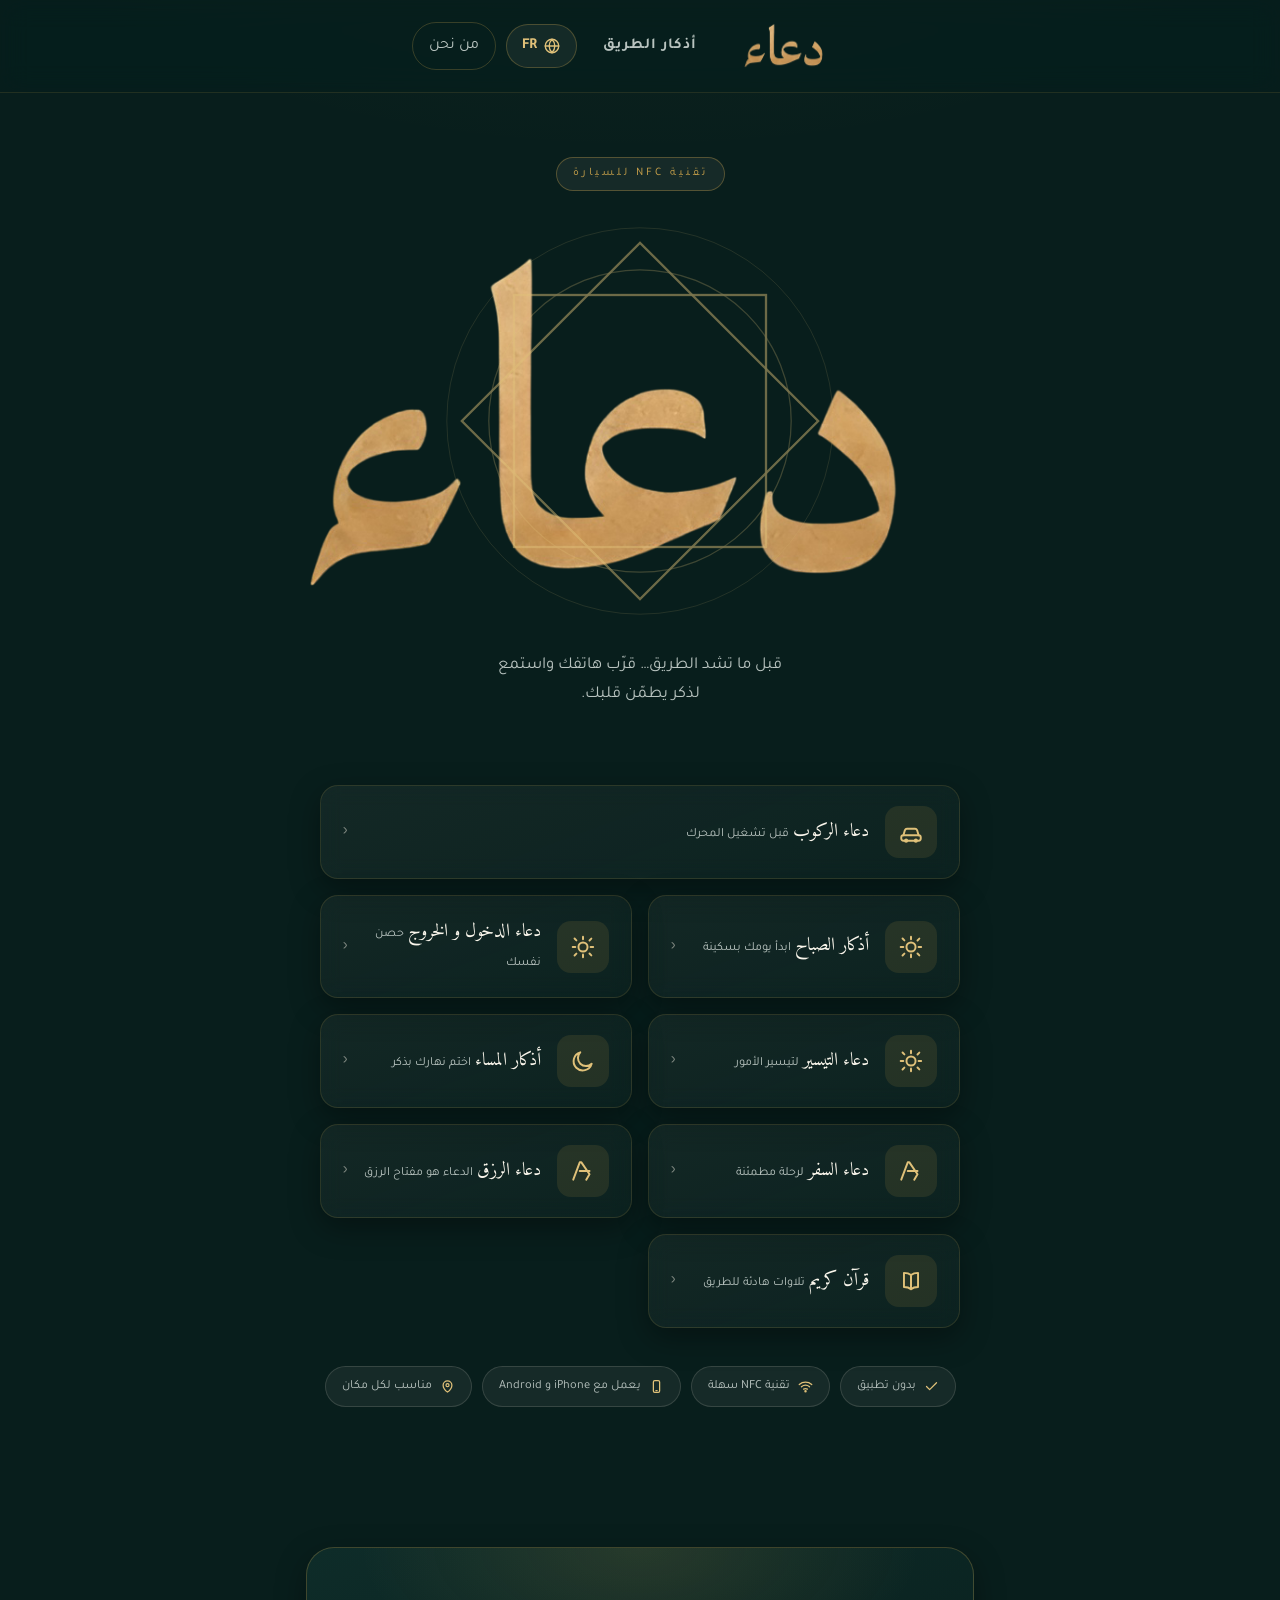
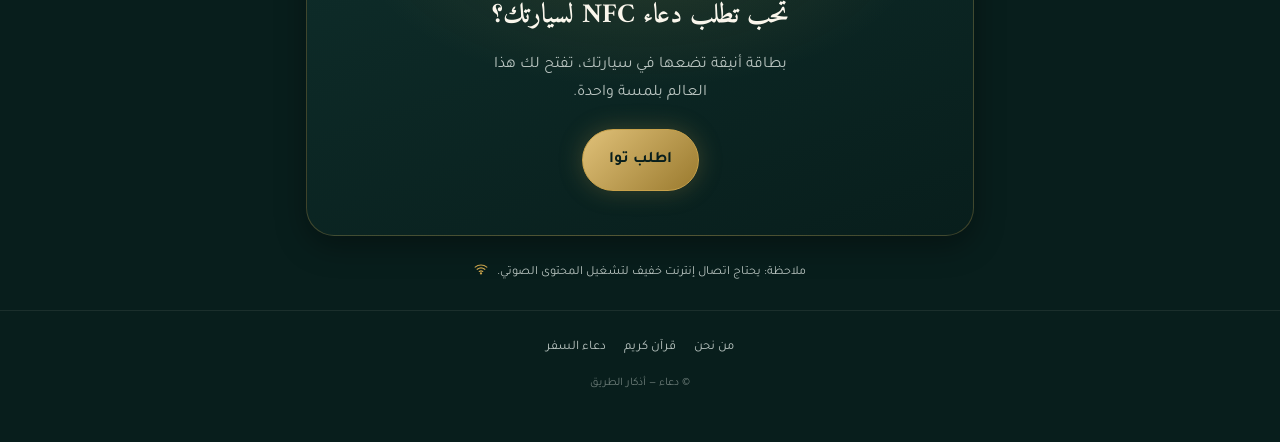
==== commit 02a9f8ae: "Update index.html" ====
--- a/index.html
+++ b/index.html
@@ -12,8 +12,8 @@
 })();
 </script>
 <meta name="viewport" content="width=device-width, initial-scale=1, viewport-fit=cover">
-<title>دعاء | أذكار الطريق</title>
-<meta name="description" content="مرافقك الرقمي في السيارة: أذكار الصباح والمساء، دعاء الركوب والسفر، وتلاوات هادئة للطريق.">
+<title>دعاء | أذكار وأدعية</title>
+<meta name="description" content="مرافقك الرقمي اليومي: أذكار الصباح والمساء، دعاء الركوب والسفر، وتلاوات هادئة في كل وقت.">
 <meta name="theme-color" content="#081E1C">
 <link rel="preconnect" href="https://fonts.googleapis.com">
 <link rel="preconnect" href="https://fonts.gstatic.com" crossorigin>
@@ -35,7 +35,7 @@
            onerror="this.style.display='none'; this.closest('.brand').classList.add('logo-fallback')">
       <span class="brand-text">
         <span class="brand-name">دعاء</span>
-        <small data-i18n="brand.tagline">أذكار </small>
+        <small data-i18n="brand.tagline">أذكار وأدعية</small>
       </span>
     </a>
     <div class="header-actions">
@@ -67,9 +67,7 @@
       </g>
     </svg>
   </div>
-  <span class="eyebrow fade-in" data-i18n="home.eyebrow">تقنية NFC 
-
-  </span>
+  <span class="eyebrow fade-in" data-i18n="home.eyebrow">تقنية NFC للجميع</span>
 <img class="main-logo-logo" src="images/logo/logo.png" alt="دعاء"
      onerror="this.style.display='none'; this.closest('.brand').classList.add('logo-fallback')">
            <p class="lead fade-in" data-i18n="home.lead">  قرّب هاتفك واستمع لذكر يطمّن قلبك.</p>
@@ -81,8 +79,8 @@
       <svg viewBox="0 0 24 24" fill="none" stroke="currentColor" stroke-width="1.8" stroke-linecap="round" stroke-linejoin="round"><path d="M5 15l1.4-4.8A2 2 0 0 1 8.3 9h7.4a2 2 0 0 1 1.9 1.2L19 15"/><rect x="3" y="15" width="18" height="5" rx="2"/><circle cx="7.5" cy="20" r="1"/><circle cx="16.5" cy="20" r="1"/></svg>
     </span>
     <span>
-      <span class="label" data-i18n="home.card.rokoub.label">دعاء </span>
-      <span class="sub" data-i18n="home.card.rokoub.sub">قبل تشغيل المحرك</span>
+      <span class="label" data-i18n="home.card.rokoub.label">دعاء الركوب</span>
+      <span class="sub" data-i18n="home.card.rokoub.sub">قبل الانطلاق</span>
     </span>
     <span class="chev" aria-hidden="true">‹</span>
   </a>
@@ -156,7 +154,7 @@
     </span>
     <span>
       <span class="label" data-i18n="home.card.quran.label">قرآن كريم</span>
-      <span class="sub" data-i18n="home.card.quran.sub">تلاوات هادئة للطريق</span>
+      <span class="sub" data-i18n="home.card.quran.sub">تلاوات هادئة لكل وقت</span>
     </span>
     <span class="chev" aria-hidden="true">‹</span>
   </a>
@@ -176,14 +174,14 @@
     <span data-i18n="badge.devices">يعمل مع iPhone و Android</span>
   </span>
   <span class="badge reveal">
-    <svg viewBox="0 0 24 24" fill="none" stroke="currentColor" stroke-width="2" stroke-linecap="round" stroke-linejoin="round"><path d="M5 15l1.4-4.8A2 2 0 0 1 8.3 9h7.4a2 2 0 0 1 1.9 1.2L19 15"/><rect x="3" y="15" width="18" height="5" rx="2"/></svg>
-    <span data-i18n="badge.car">مناسب للسيارة</span>
+    <svg viewBox="0 0 24 24" fill="none" stroke="currentColor" stroke-width="2" stroke-linecap="round" stroke-linejoin="round"><path d="M12 21s-7-5.4-7-11.2A7 7 0 0 1 12 3a7 7 0 0 1 7 6.8C19 15.6 12 21 12 21z"/><circle cx="12" cy="9.8" r="2.4"/></svg>
+    <span data-i18n="badge.everywhere">مناسب لكل مكان</span>
   </span>
 </div>
 
 <section class="order-section reveal">
-  <h2 data-i18n="order.title">تحب تطلب دعاء NFC لسيارتك؟</h2>
-  <p data-i18n="order.text">بطاقة أنيقة تضعها في سيارتك، تفتح لك هذا العالم بلمسة واحدة.</p>
+  <h2 data-i18n="order.title">تحب تطلب بطاقة دعاء NFC؟</h2>
+  <p data-i18n="order.text">بطاقة أنيقة تضعها أينما تشاء، تفتح لك هذا العالم بلمسة واحدة.</p>
   <a class="btn" href="#" data-order-btn data-i18n="order.btn">اطلب توا</a>
 </section>
 
@@ -198,10 +196,12 @@
     <a href="quran.html" data-i18n="nav.quran">قرآن كريم</a>
     <a href="doua-safar.html" data-i18n="nav.safar">دعاء السفر</a>
   </div>
-  <div class="copyright" data-i18n="footer.copyright">© دعاء — أذكار الطريق</div>
+  <div class="copyright" data-i18n="footer.copyright">© دعاء — أذكار وأدعية</div>
 </footer>
 
 <script src="i18n.js"></script>
 <script src="script.js"></script>
+<script src="adhkar-data.js"></script>
+<script src="adhkar-popup.js"></script>
 </body>
 </html>
--- a/style.css
+++ b/style.css
@@ -129,31 +129,35 @@
 .site-header.scrolled{ box-shadow:0 8px 24px rgba(0,0,0,0.35); }
 .header-inner{
   display:flex;
-  align-items:center;
-  justify-content:space-between;
-  padding:14px var(--gutter);
-  max-width:720px;
+  flex-wrap:wrap;
+  align-items:center;
+  justify-content:center;
+  gap:12px 26px;
+  padding:18px var(--gutter);
+  max-width:min(860px, 94vw);
   margin:0 auto;
+  text-align:center;
 }
 .brand{
   display:flex;
   align-items:center;
-  gap:10px;
-  min-height:44px;
+  justify-content:center;
+  gap:12px;
+  min-height:48px;
 }
 .brand-logo{
-  height:36px;
+  height:clamp(40px, 6vw, 56px);
   width:auto;
-  max-width:120px;
+  max-width:160px;
   border-radius:8px;
   object-fit:contain;
 }
-.brand-text{ display:flex; flex-direction:column; line-height:1.2; }
+.brand-text{ display:flex; flex-direction:column; line-height:1.3; align-items:center; }
 .brand-name{
-  display:none; 
+  display:none;
   /* affiché uniquement si aucun logo image n'est fourni */
   font-family:var(--font-display);
-  font-size:1.4rem;
+  font-size:clamp(1.4rem, 3vw, 1.8rem);
   color:var(--gold-400);
   letter-spacing:.5px;
 }
@@ -161,68 +165,49 @@
 .brand small{
   display:block;
   font-family:var(--font-body);
-  font-size:.6rem;
+  font-size:clamp(.78rem, 1.6vw, .95rem);
+  font-weight:600;
   color:var(--text-muted);
-  letter-spacing:1.5px;
-}
-.main-logo-logo {
-    display: block;
-    width: 220px;      
-      /* taille du logo */
-    height: auto;
-    margin: 0 auto;      / centrage horizontal /
-    object-fit: contain;
-}
-
-/*Pour centrer dans son conteneur*/
-.brand {
-    display: flex;
-    justify-content: center;
-    align-items: center;
-    width: 100%;
-}
-
-/*Responsive téléphone */
-@media (max-width: 768px) {
-    .main-logo {
-        width: 150px;
-    }
+  letter-spacing:1px;
+  text-align:center;
 }
 .header-actions{
   display:flex;
   align-items:center;
-  gap:8px;
+  justify-content:center;
+  flex-wrap:wrap;
+  gap:10px;
 }
 .lang-switch{
   display:flex;
   align-items:center;
   gap:6px;
-  min-height:40px;
-  padding:8px 12px;
+  min-height:44px;
+  padding:9px 15px;
   border:1px solid rgba(201,162,75,0.3);
   border-radius:999px;
   background:var(--overlay-glass);
   color:var(--gold-400);
-  font-size:.78rem;
+  font-size:clamp(.85rem, 1.6vw, .95rem);
   font-weight:700;
   transition:all .25s var(--ease);
 }
 .lang-switch:hover{ background:rgba(201,162,75,0.14); border-color:var(--gold-400); }
-.lang-switch svg{ width:16px; height:16px; }
+.lang-switch svg{ width:18px; height:18px; }
 .back-link{
   display:flex;
   align-items:center;
   gap:6px;
-  font-size:.85rem;
+  font-size:clamp(.88rem, 1.6vw, 1rem);
   color:var(--text-muted);
-  min-height:40px;
-  padding:8px 14px;
+  min-height:44px;
+  padding:9px 16px;
   border:1px solid rgba(201,162,75,0.25);
   border-radius:999px;
   transition:all .25s var(--ease);
 }
 .back-link:hover{ color:var(--gold-400); border-color:var(--gold-400); background:var(--overlay-glass); }
-.back-link svg{ width:16px; height:16px; }
+.back-link svg{ width:18px; height:18px; }
 [dir="ltr"] .back-link svg{ transform:scaleX(-1); }
 
 /* -------------------- 5. Hero -------------------- */
@@ -870,6 +855,9 @@
 .spacer-lg{ height:var(--section-space); }
 
 /* -------------------- 16. Ajustements fins mobile -------------------- */
+@media (max-width:600px){
+  .header-inner{ gap:8px 14px; }
+}
 @media (max-width:380px){
   .header-inner{ padding:12px 14px; }
   .lang-switch span{ display:none; } /* icône seule sur très petits écrans */
@@ -877,4 +865,105 @@
   .np-title{ font-size:.92rem; }
 }
 /* Zone tactile confortable pour tous les éléments interactifs */
-a, button{ -webkit-tap-highlight-color:transparent; }+a, button{ -webkit-tap-highlight-color:transparent; }
+/* -------------------- 17. Rappel d'Adhkar (popup flottante) --------------------
+   Composant autonome et réutilisable, injecté par adhkar-popup.js sur
+   TOUTES les pages (aucune page dédiée nécessaire). Voir aussi
+   adhkar-data.js pour la liste des adhkar affichés aléatoirement.
+------------------------------------------------------------------------- */
+.adhkar-popup-overlay{
+  position:fixed;
+  inset:0;
+  z-index:9999;
+  display:flex;
+  align-items:center;
+  justify-content:center;
+  padding:20px;
+  background:rgba(8,30,28,0.55);
+  backdrop-filter:blur(4px) saturate(120%);
+  -webkit-backdrop-filter:blur(4px) saturate(120%);
+  opacity:0;
+  pointer-events:none;
+  transition:opacity .35s var(--ease);
+}
+.adhkar-popup-overlay.is-visible{
+  opacity:1;
+  pointer-events:auto;
+}
+.adhkar-popup-card{
+  position:relative;
+  width:100%;
+  max-width:420px;
+  background:
+    radial-gradient(360px 220px at 50% -20%, rgba(201,162,75,0.10), transparent 60%),
+    linear-gradient(160deg, var(--teal-900), var(--teal-950));
+  border:1px solid rgba(201,162,75,0.35);
+  border-radius:var(--radius-lg);
+  box-shadow:var(--shadow-soft), var(--shadow-gold);
+  padding:34px 28px 28px;
+  text-align:center;
+  transform:translateY(22px) scale(.96);
+  opacity:0;
+  transition:transform .4s var(--ease), opacity .4s var(--ease);
+}
+.adhkar-popup-overlay.is-visible .adhkar-popup-card{
+  transform:translateY(0) scale(1);
+  opacity:1;
+}
+.adhkar-popup-mark{
+  display:flex;
+  align-items:center;
+  justify-content:center;
+  margin:0 auto 14px;
+  width:44px;
+  height:44px;
+  color:var(--gold-400);
+  opacity:.9;
+}
+.adhkar-popup-mark svg{ width:100%; height:100%; }
+.adhkar-popup-title{
+  font-family:var(--font-display);
+  color:var(--gold-400);
+  font-size:1.05rem;
+  margin:0 0 16px;
+  letter-spacing:.2px;
+}
+.adhkar-popup-text{
+  font-family:var(--font-display);
+  color:var(--text-main);
+  font-size:1.18rem;
+  line-height:2;
+  margin:0;
+}
+.adhkar-popup-close{
+  position:absolute;
+  top:12px;
+  inset-inline-end:12px;
+  width:32px;
+  height:32px;
+  display:flex;
+  align-items:center;
+  justify-content:center;
+  border:none;
+  border-radius:50%;
+  background:rgba(196,58,58,0.14);
+  color:#E15353;
+  font-size:1rem;
+  line-height:1;
+  transition:all .25s var(--ease);
+}
+.adhkar-popup-close:hover{
+  background:#E15353;
+  color:var(--cream-100);
+  transform:rotate(90deg);
+}
+.adhkar-popup-close svg{ width:16px; height:16px; }
+
+@media (max-width:480px){
+  .adhkar-popup-card{ padding:30px 20px 22px; border-radius:var(--radius-md); }
+  .adhkar-popup-text{ font-size:1.05rem; line-height:1.9; }
+}
+
+@media (prefers-reduced-motion: reduce){
+  .adhkar-popup-overlay, .adhkar-popup-card{ transition:none; }
+}
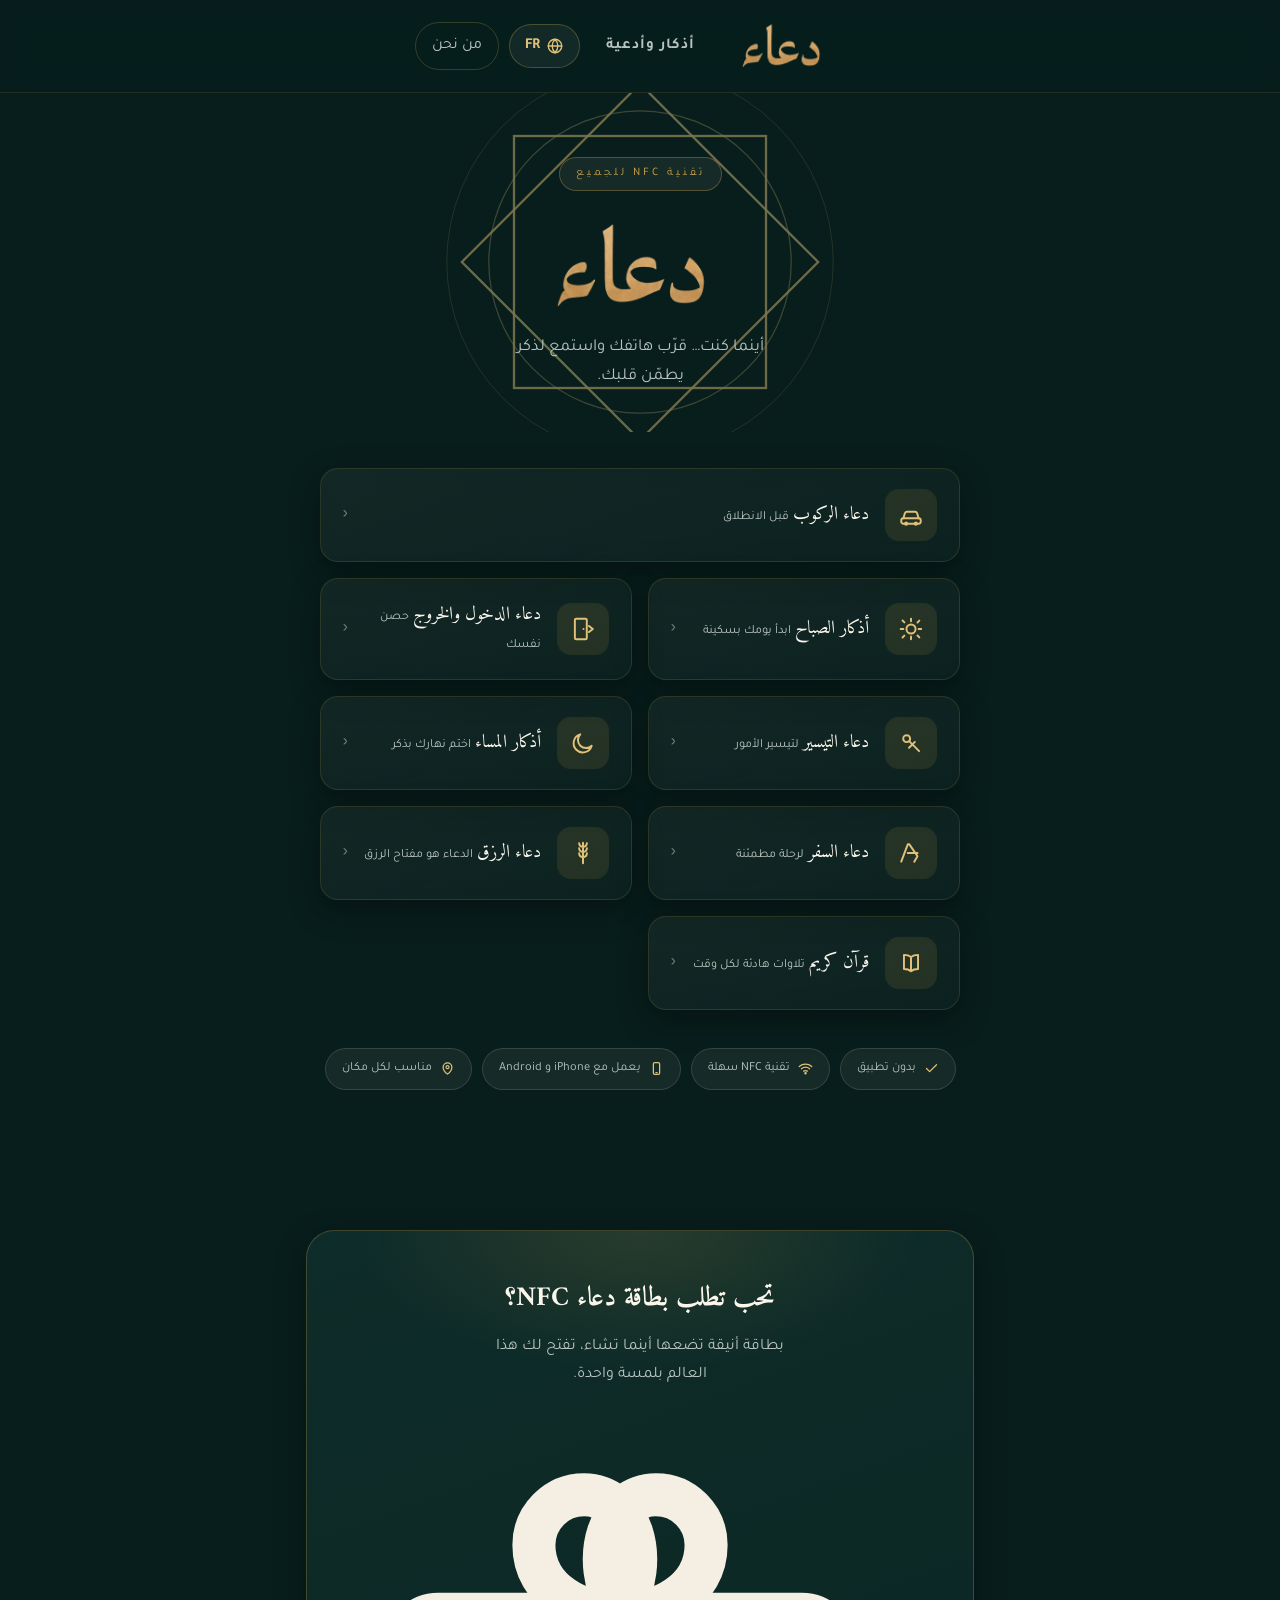
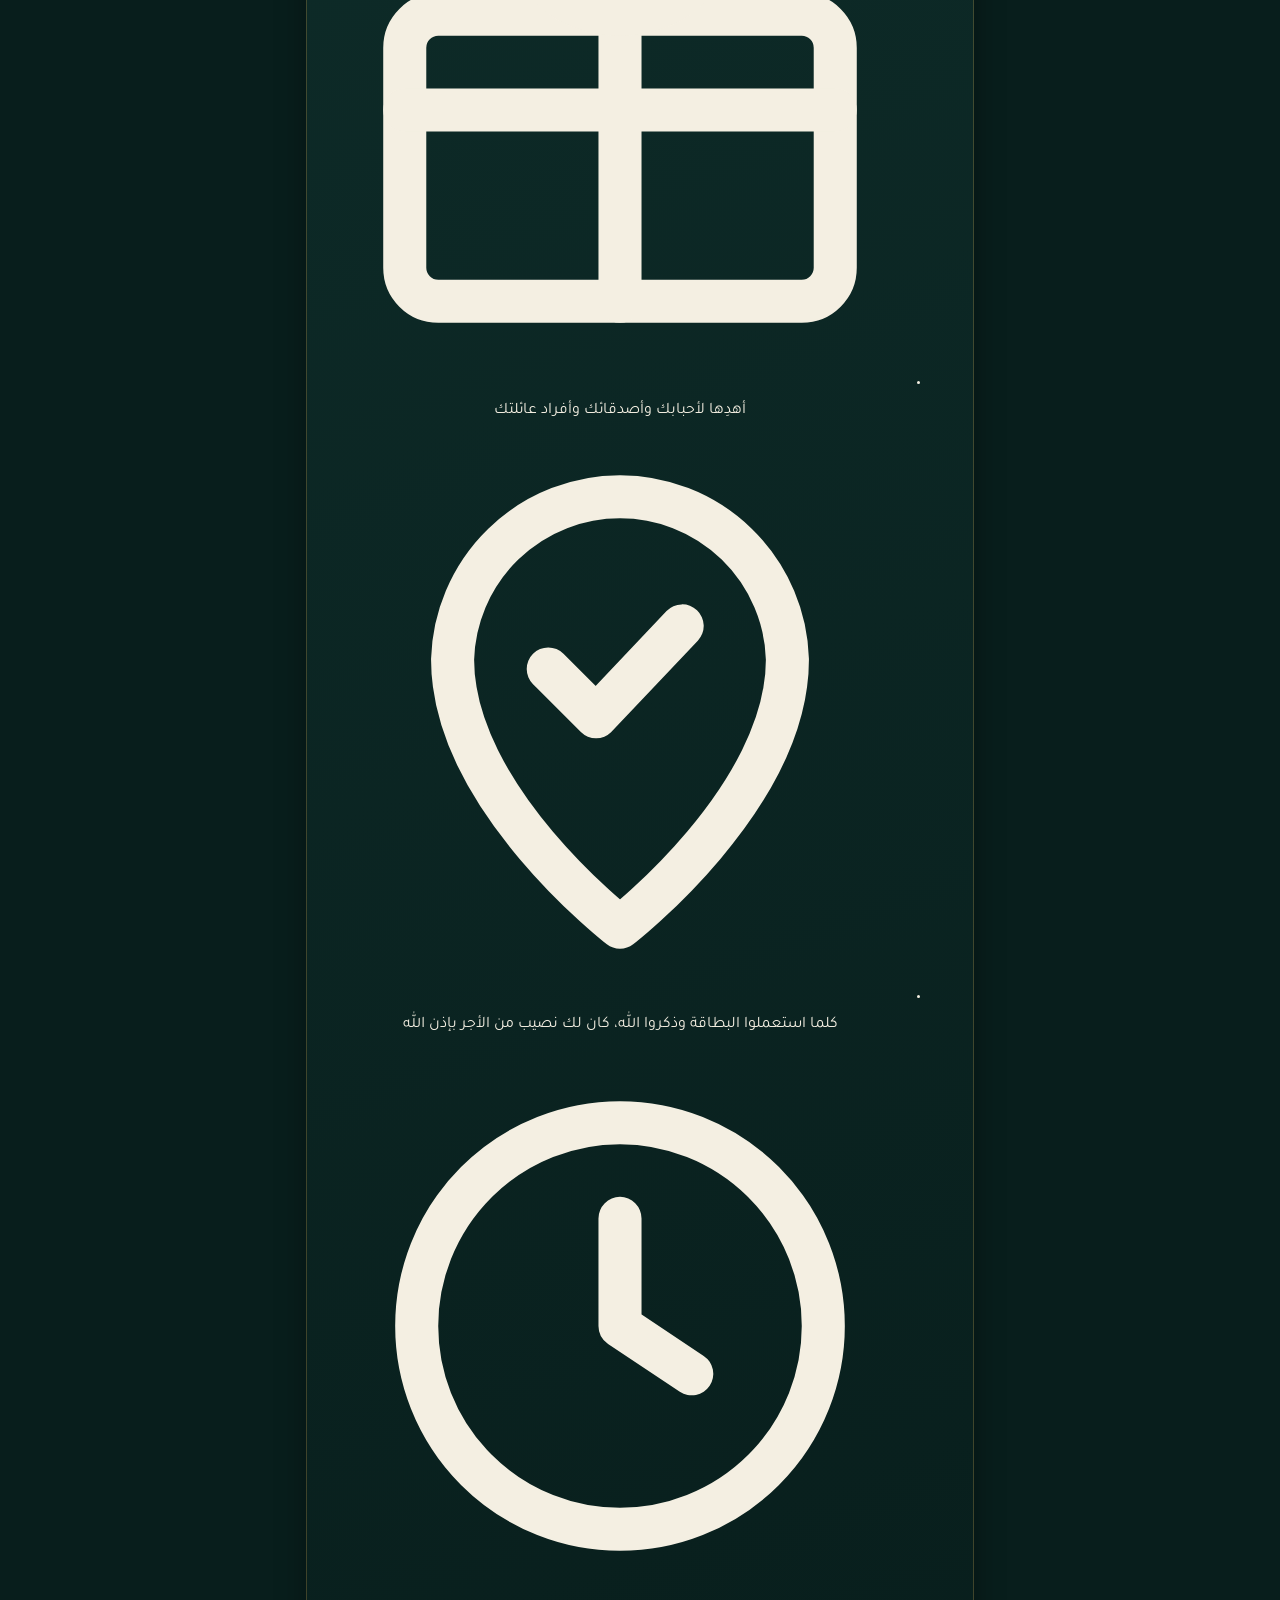
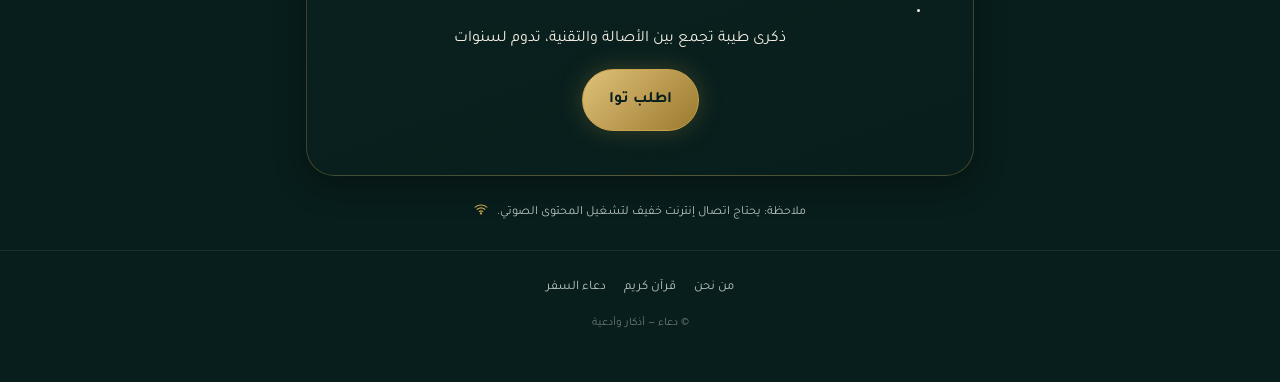
==== commit 46a8201c: "Update index.html" ====
--- a/index.html
+++ b/index.html
@@ -97,7 +97,7 @@
   </a>
   <a class="card reveal zoom" href="adhkar-doukhoul-khourouj.html">
     <span class="icon" aria-hidden="true">
-      <svg viewBox="0 0 24 24" fill="none" stroke="currentColor" stroke-width="1.8" stroke-linecap="round" stroke-linejoin="round"><circle cx="12" cy="12" r="4.2"/><path d="M12 2.5v2.4M12 19v2.4M4.2 4.2l1.7 1.7M18 18l1.7 1.7M2.5 12h2.4M19 12h2.4M4.2 19.8l1.7-1.7M18 6l1.7-1.7"/></svg>
+      <svg viewBox="0 0 24 24" fill="none" stroke="currentColor" stroke-width="1.8" stroke-linecap="round" stroke-linejoin="round"><rect x="4.5" y="2.5" width="11" height="19" rx="1.2"/><circle cx="12.5" cy="12" r="0.9" fill="currentColor" stroke="none"/><path d="M17.5 9.2l3.6 2.8-3.6 2.8"/></svg>
     </span>
     <span>
       <span class="label" data-i18n="home.card.doukhoul-khourouj.label"> دعاء الدخول و الخروج</span>
@@ -108,7 +108,7 @@
   
 <a class="card reveal zoom" href="doua-taysir.html">
     <span class="icon" aria-hidden="true">
-      <svg viewBox="0 0 24 24" fill="none" stroke="currentColor" stroke-width="1.8" stroke-linecap="round" stroke-linejoin="round"><circle cx="12" cy="12" r="4.2"/><path d="M12 2.5v2.4M12 19v2.4M4.2 4.2l1.7 1.7M18 18l1.7 1.7M2.5 12h2.4M19 12h2.4M4.2 19.8l1.7-1.7M18 6l1.7-1.7"/></svg>
+      <svg viewBox="0 0 24 24" fill="none" stroke="currentColor" stroke-width="1.8" stroke-linecap="round" stroke-linejoin="round"><circle cx="8" cy="8" r="3.2"/><path d="M10.3 10.3L19.5 19.5m-6.2-6.2l2.3-2.3m-5.4 5.4l2.3-2.3"/></svg>
     </span>
     <span>
       <span class="label" data-i18n="home.card.taysir.label">دعاء التيسير</span>
@@ -139,7 +139,7 @@
   </a>
   <a class="card reveal zoom" href="doua-rezek.html">
     <span class="icon" aria-hidden="true">
-      <svg viewBox="0 0 24 24" fill="none" stroke="currentColor" stroke-width="1.8" stroke-linecap="round" stroke-linejoin="round"><path d="M3 20l6-16h1.5L18 15M9 12h9M15 20l3-5"/></svg>
+      <svg viewBox="0 0 24 24" fill="none" stroke="currentColor" stroke-width="1.8" stroke-linecap="round" stroke-linejoin="round"><path d="M12 2.5v19M12 6.3c-1.9 0-3.4-1.5-3.6-3.4M12 6.3c1.9 0 3.4-1.5 3.6-3.4M12 11c-1.9 0-3.4-1.5-3.6-3.4M12 11c1.9 0 3.4-1.5 3.6-3.4M12 15.7c-1.9 0-3.4-1.5-3.6-3.4M12 15.7c1.9 0 3.4-1.5 3.6-3.4"/></svg>
     </span>
     <span>
       <span class="label" data-i18n="home.card.rezek.label">دعاء الرزق</span>
@@ -181,7 +181,29 @@
 
 <section class="order-section reveal">
   <h2 data-i18n="order.title">تحب تطلب بطاقة دعاء NFC؟</h2>
-  <p data-i18n="order.text">بطاقة أنيقة تضعها أينما تشاء، تفتح لك هذا العالم بلمسة واحدة.</p>
+  <p data-i18n="order.text">هديةٌ تبقى آثارها الجميلة مع الزمن، تجمع بين التقنية والذكر لتُسعد من تحب.</p>
+
+  <ul class="order-benefits">
+    <li>
+      <span class="ob-icon" aria-hidden="true">
+        <svg viewBox="0 0 24 24" fill="none" stroke="currentColor" stroke-width="1.8" stroke-linecap="round" stroke-linejoin="round"><rect x="3" y="8.5" width="18" height="12" rx="1.4"/><path d="M3 12.5h18"/><path d="M12 8.5v12"/><path d="M12 8.5c-1.6 0-3.6-.9-3.6-2.9A2.1 2.1 0 0 1 10.5 3.5c1.9 0 2.9 2.6 1.5 5M12 8.5c1.6 0 3.6-.9 3.6-2.9a2.1 2.1 0 0 0-2.1-2.1c-1.9 0-2.9 2.6-1.5 5"/></svg>
+      </span>
+      <span data-i18n="order.benefit1">أهدِها لأحبابك وأصدقائك وأفراد عائلتك</span>
+    </li>
+    <li>
+      <span class="ob-icon" aria-hidden="true">
+        <svg viewBox="0 0 24 24" fill="none" stroke="currentColor" stroke-width="1.8" stroke-linecap="round" stroke-linejoin="round"><path d="M12 21s-7-5.4-7-11.2A7 7 0 0 1 12 3a7 7 0 0 1 7 6.8C19 15.6 12 21 12 21z"/><path d="M9 10.2l2 2 3.6-3.8"/></svg>
+      </span>
+      <span data-i18n="order.benefit2">كلما استعملوا البطاقة وذكروا الله، كان لك نصيب من الأجر بإذن الله</span>
+    </li>
+    <li>
+      <span class="ob-icon" aria-hidden="true">
+        <svg viewBox="0 0 24 24" fill="none" stroke="currentColor" stroke-width="1.8" stroke-linecap="round" stroke-linejoin="round"><circle cx="12" cy="12" r="8.5"/><path d="M12 7.5V12l3 2"/></svg>
+      </span>
+      <span data-i18n="order.benefit3">ذكرى طيبة تجمع بين الأصالة والتقنية، تدوم لسنوات</span>
+    </li>
+  </ul>
+
   <a class="btn" href="#" data-order-btn data-i18n="order.btn">اطلب توا</a>
 </section>
 
--- a/style.css
+++ b/style.css
@@ -161,7 +161,12 @@
   color:var(--gold-400);
   letter-spacing:.5px;
 }
-.logo-fallback .brand-name{ display:inline; }
+.main-logo-logo{
+    display: block;
+    width: auto;
+    max-width: 300px;
+    margin: 0 auto;
+}
 .brand small{
   display:block;
   font-family:var(--font-body);
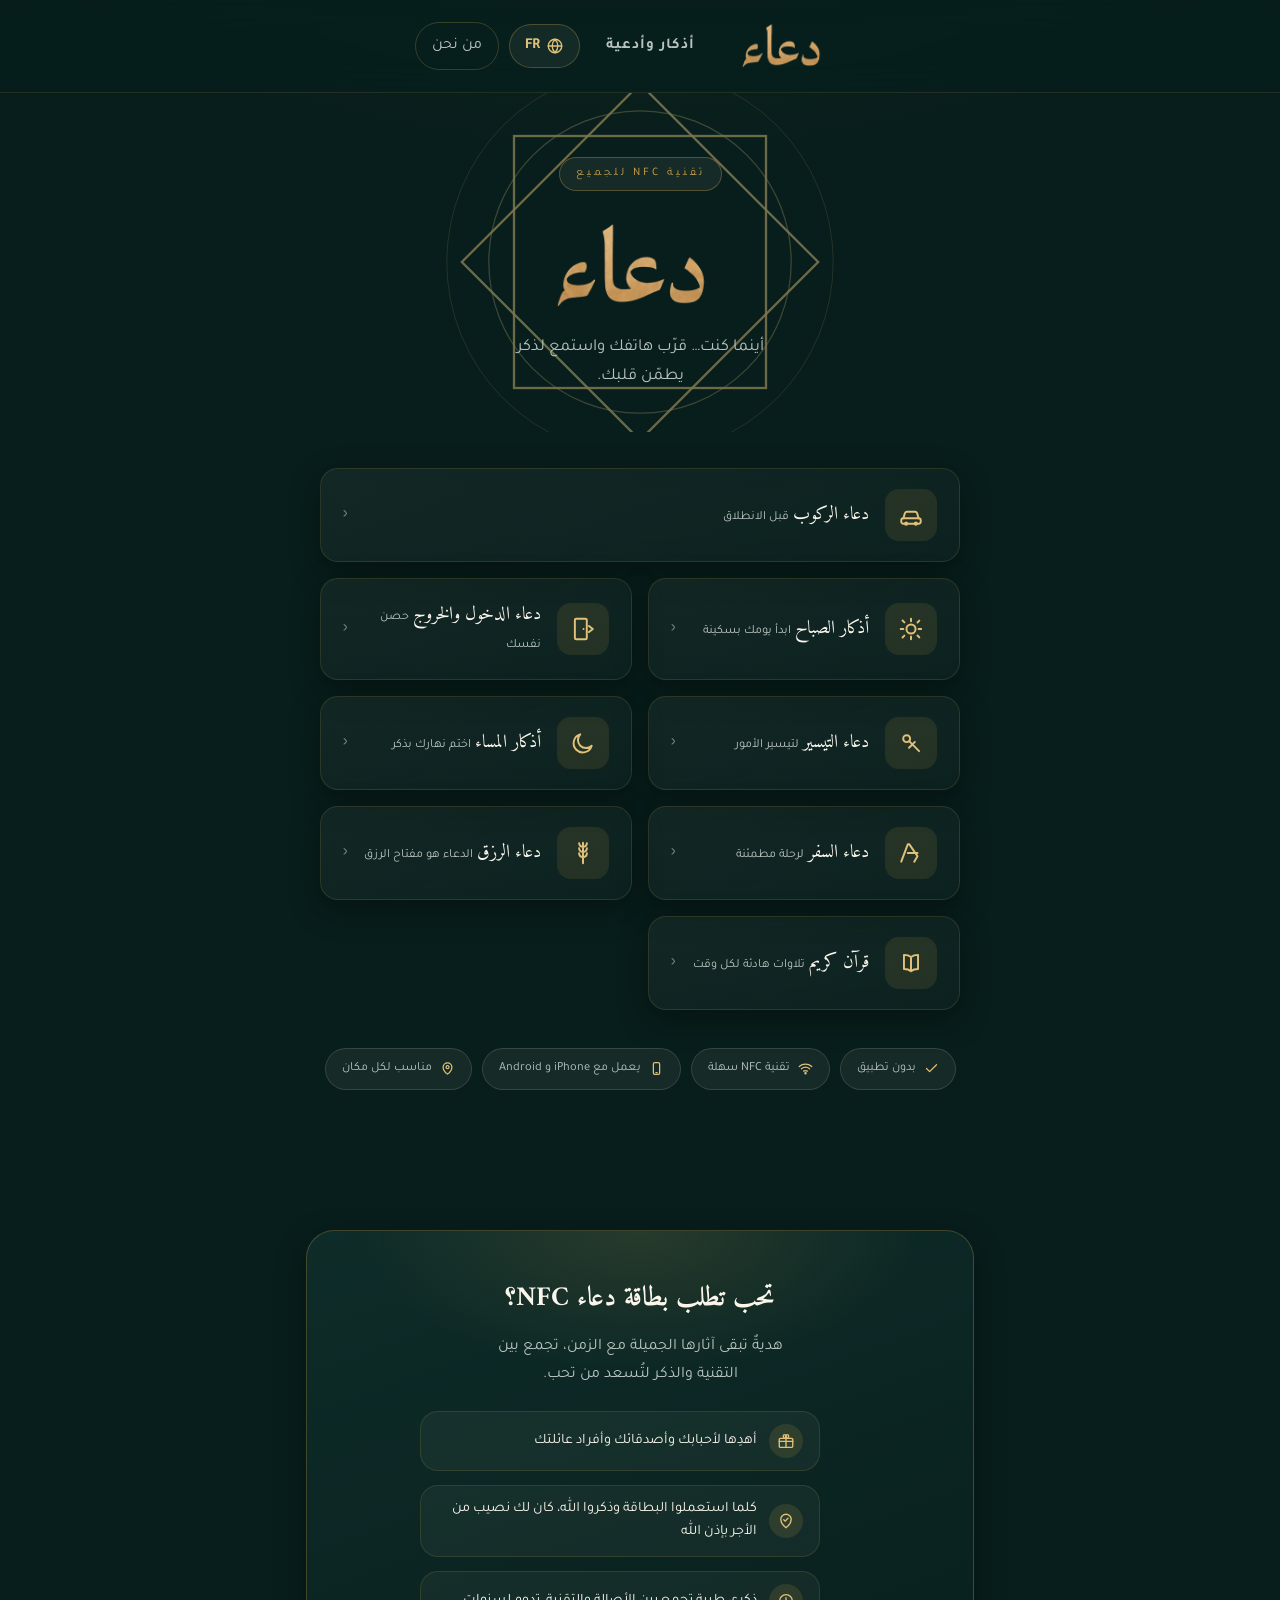
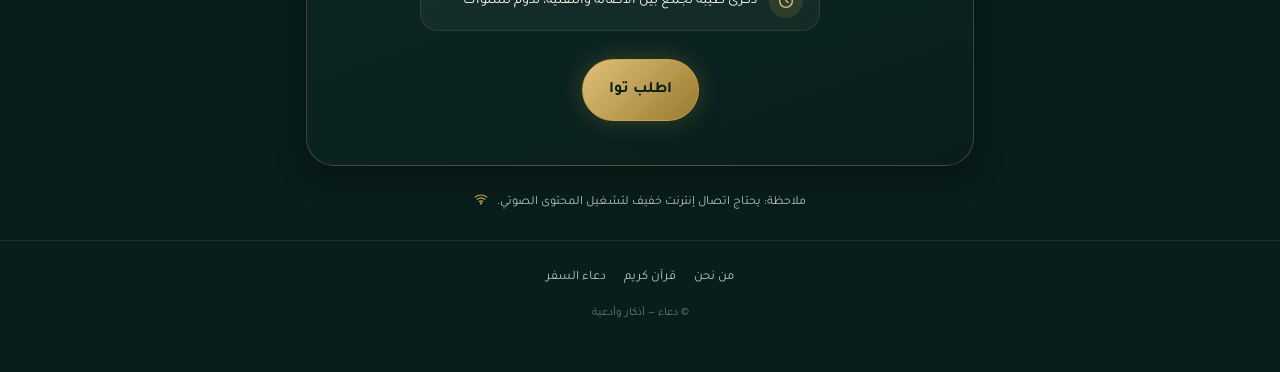
==== commit c6a571cd: "Update index.html" ====
--- a/index.html
+++ b/index.html
@@ -19,6 +19,7 @@
 <link rel="preconnect" href="https://fonts.gstatic.com" crossorigin>
 <link href="https://fonts.googleapis.com/css2?family=Amiri:wght@400;700&family=Tajawal:wght@400;500;700;900&display=swap" rel="stylesheet">
 <link rel="stylesheet" href="style.css">
+<script src="audioManager.js" defer></script>
 </head>
 <body>
 
--- a/style.css
+++ b/style.css
@@ -590,6 +590,41 @@
 }
 .order-section h2{ font-size:1.7rem; }
 .order-section p{ max-width:34ch; margin:0 auto 22px; }
+
+.order-benefits{
+  display:flex;
+  flex-direction:column;
+  gap:14px;
+  max-width:440px;
+  margin:0 auto 28px;
+  text-align:start;
+}
+.order-benefits li{
+  display:flex;
+  align-items:center;
+  gap:12px;
+  padding:12px 16px;
+  border-radius:var(--radius-md);
+  background:rgba(244,239,226,0.045);
+  border:1px solid rgba(201,162,75,0.16);
+}
+.order-benefits .ob-icon{
+  flex:0 0 auto;
+  display:flex;
+  align-items:center;
+  justify-content:center;
+  width:34px;
+  height:34px;
+  border-radius:50%;
+  background:rgba(201,162,75,0.14);
+  color:var(--gold-400);
+}
+.order-benefits .ob-icon svg{ width:18px; height:18px; }
+.order-benefits li span:not(.ob-icon){
+  font-size:.9rem;
+  line-height:1.6;
+  color:var(--cream-100);
+}
 
 /* -------------------- 12. Note & Footer -------------------- */
 .note{
@@ -860,12 +895,89 @@
 .spacer-lg{ height:var(--section-space); }
 
 /* -------------------- 16. Ajustements fins mobile -------------------- */
+/* Header : on garde EXACTEMENT la même disposition qu'en desktop
+   (tout sur une seule ligne : logo+tagline d'un côté, FR + "من نحن"
+   de l'autre) — on ne fait que resserrer tailles/espacements pour que
+   ça tienne sans se casser sur un petit écran. Aucune règle ici ne
+   s'applique au-dessus de 600px, donc le desktop n'est pas affecté. */
 @media (max-width:600px){
-  .header-inner{ gap:8px 14px; }
+  .header-inner{
+    flex-wrap:nowrap;
+    justify-content:space-between;
+    gap:8px;
+    padding:10px var(--gutter);
+    max-width:100%;
+  }
+  .brand{
+    flex-direction:row;
+    flex-wrap:nowrap;
+    gap:6px;
+    min-height:auto;
+    flex-shrink:1;
+    min-width:0;
+  }
+  .brand-logo{
+    height:28px;
+    max-width:80px;
+    flex-shrink:0;
+  }
+  .brand-text{
+    min-width:0;
+  }
+  .brand-text small,
+  .brand small{
+    font-size:.66rem;
+    white-space:nowrap;
+    letter-spacing:.4px;
+  }
+  .main-logo-logo{
+    max-width:140px;
+  }
+  .header-actions{
+    flex-wrap:nowrap;
+    gap:6px;
+    flex-shrink:0;
+  }
+  .lang-switch,
+  .back-link{
+    min-height:30px;
+    padding:5px 10px;
+    font-size:.7rem;
+    gap:4px;
+    white-space:nowrap;
+  }
+  .lang-switch svg,
+  .back-link svg{
+    width:13px;
+    height:13px;
+  }
+
+  /* Section "Commander" : texte des bénéfices centré au lieu de
+     rester aligné au bord, comme demandé pour la version mobile. */
+  .order-section{ padding:32px 18px; }
+  .order-benefits{ text-align:center; }
+  .order-benefits li{
+    flex-direction:column;
+    align-items:center;
+    text-align:center;
+    gap:8px;
+    padding:16px 14px;
+  }
+  .order-benefits li span:not(.ob-icon){
+    flex:none;
+    width:100%;
+    text-align:center;
+  }
 }
 @media (max-width:380px){
-  .header-inner{ padding:12px 14px; }
+  .header-inner{ padding:8px 12px; gap:6px; }
+  .header-actions{ gap:4px; }
   .lang-switch span{ display:none; } /* icône seule sur très petits écrans */
+  .lang-switch,
+  .back-link{ padding:5px 8px; font-size:.66rem; }
+  .brand-logo{ height:24px; max-width:60px; }
+  .brand-text small,
+  .brand small{ font-size:.6rem; }
   .now-playing{ padding:12px; gap:8px; }
   .np-title{ font-size:.92rem; }
 }
@@ -972,3 +1084,117 @@
 @media (prefers-reduced-motion: reduce){
   .adhkar-popup-overlay, .adhkar-popup-card{ transition:none; }
 }
+
+/* -------------------- 18. Mini-player audio global --------------------
+   Injecté dynamiquement par audioManager.js (voir ce fichier) sur TOUTES
+   les pages. Reste caché tant qu'aucun audio n'est actif. Position fixe
+   bas-droite, indépendante de la direction RTL/LTR du contenu (on force
+   volontairement "right" ici : un lecteur flottant garde une position
+   d'écran fixe, ce n'est pas un élément de mise en page du texte).
+------------------------------------------------------------------------- */
+#gap-mini-player{
+  position:fixed;
+  right:16px;
+  bottom:16px;
+  z-index:9998;
+  display:none;
+  align-items:center;
+  gap:12px;
+  min-width:260px;
+  max-width:min(360px, calc(100vw - 32px));
+  padding:10px 14px;
+  border-radius:999px;
+  background:rgba(8,30,28,0.88);
+  backdrop-filter:blur(14px) saturate(140%);
+  -webkit-backdrop-filter:blur(14px) saturate(140%);
+  border:1px solid rgba(201,162,75,0.32);
+  box-shadow:var(--shadow-soft), var(--shadow-gold);
+  color:var(--text-main);
+  font-family:var(--font-body);
+  transform:translateY(12px);
+  opacity:0;
+  transition:transform .35s var(--ease), opacity .35s var(--ease);
+}
+#gap-mini-player.is-visible{
+  display:flex;
+  transform:translateY(0);
+  opacity:1;
+}
+#gap-mini-player .mp-btn{
+  flex:0 0 auto;
+  width:38px;
+  height:38px;
+  border-radius:50%;
+  border:1px solid rgba(201,162,75,0.35);
+  background:var(--overlay-glass);
+  color:var(--gold-400);
+  display:flex;
+  align-items:center;
+  justify-content:center;
+  transition:all .25s var(--ease);
+}
+#gap-mini-player .mp-btn:hover{
+  background:rgba(201,162,75,0.16);
+  border-color:var(--gold-400);
+}
+#gap-mini-player .mp-btn svg{ width:18px; height:18px; }
+#gap-mini-player .mp-play svg{ width:16px; height:16px; }
+#gap-mini-player .mp-info{
+  flex:1 1 auto;
+  min-width:0;
+  display:flex;
+  flex-direction:column;
+  gap:6px;
+}
+#gap-mini-player .mp-title{
+  font-size:.82rem;
+  font-weight:600;
+  color:var(--cream-100);
+  white-space:nowrap;
+  overflow:hidden;
+  text-overflow:ellipsis;
+}
+#gap-mini-player .mp-progress{
+  position:relative;
+  width:100%;
+  height:4px;
+  border-radius:999px;
+  background:rgba(244,239,226,0.14);
+  overflow:hidden;
+  cursor:pointer;
+}
+#gap-mini-player .mp-progress-fill{
+  position:absolute;
+  inset-inline-start:0;
+  top:0;
+  bottom:0;
+  width:0%;
+  background:linear-gradient(90deg, var(--gold-700), var(--gold-400));
+  transition:width .15s linear;
+}
+#gap-mini-player .mp-stop{
+  color:#E15353;
+  border-color:rgba(196,58,58,0.3);
+}
+#gap-mini-player .mp-stop:hover{
+  background:#E15353;
+  color:var(--cream-100);
+  border-color:#E15353;
+}
+
+@media (max-width:480px){
+  #gap-mini-player{
+    right:10px;
+    bottom:10px;
+    left:10px;
+    max-width:none;
+    min-width:0;
+    padding:9px 12px;
+  }
+  #gap-mini-player .mp-btn{ width:34px; height:34px; }
+  #gap-mini-player .mp-title{ font-size:.78rem; }
+}
+
+@media (prefers-reduced-motion: reduce){
+  #gap-mini-player{ transition:none; }
+}
